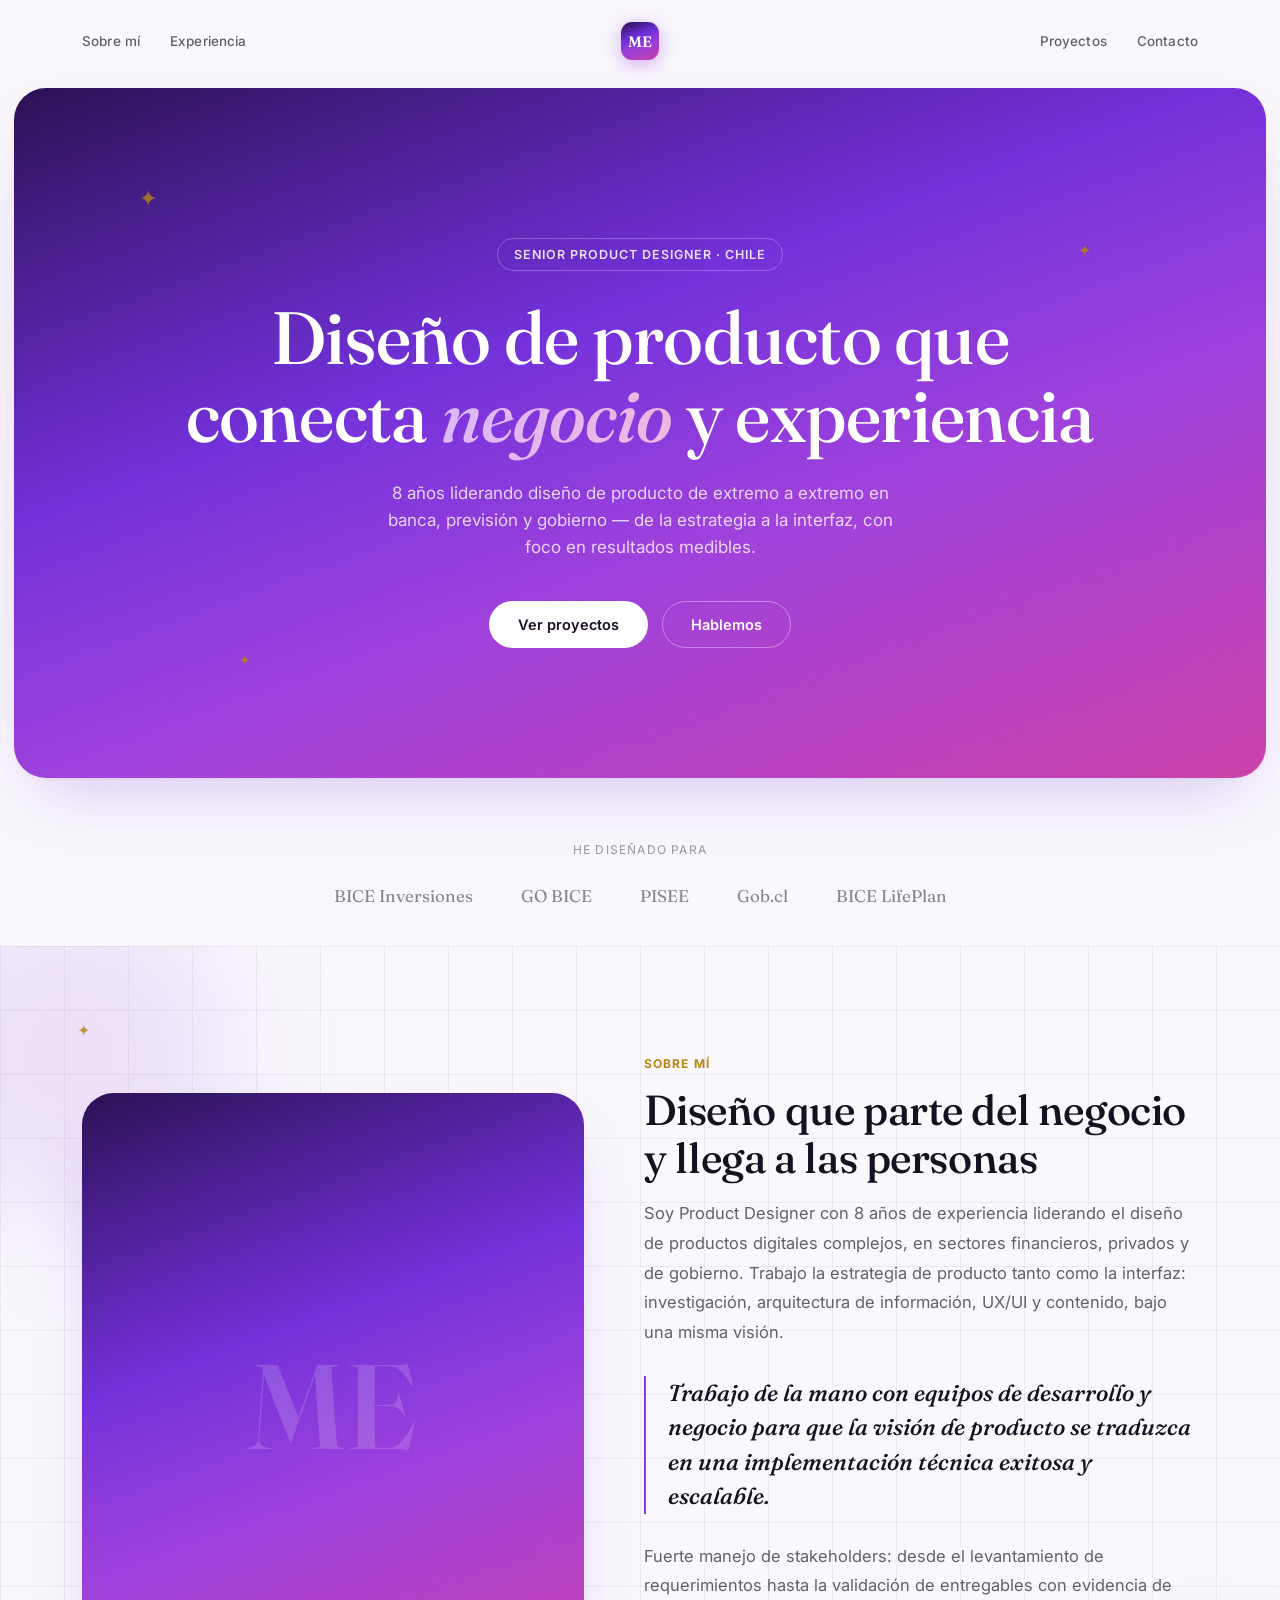
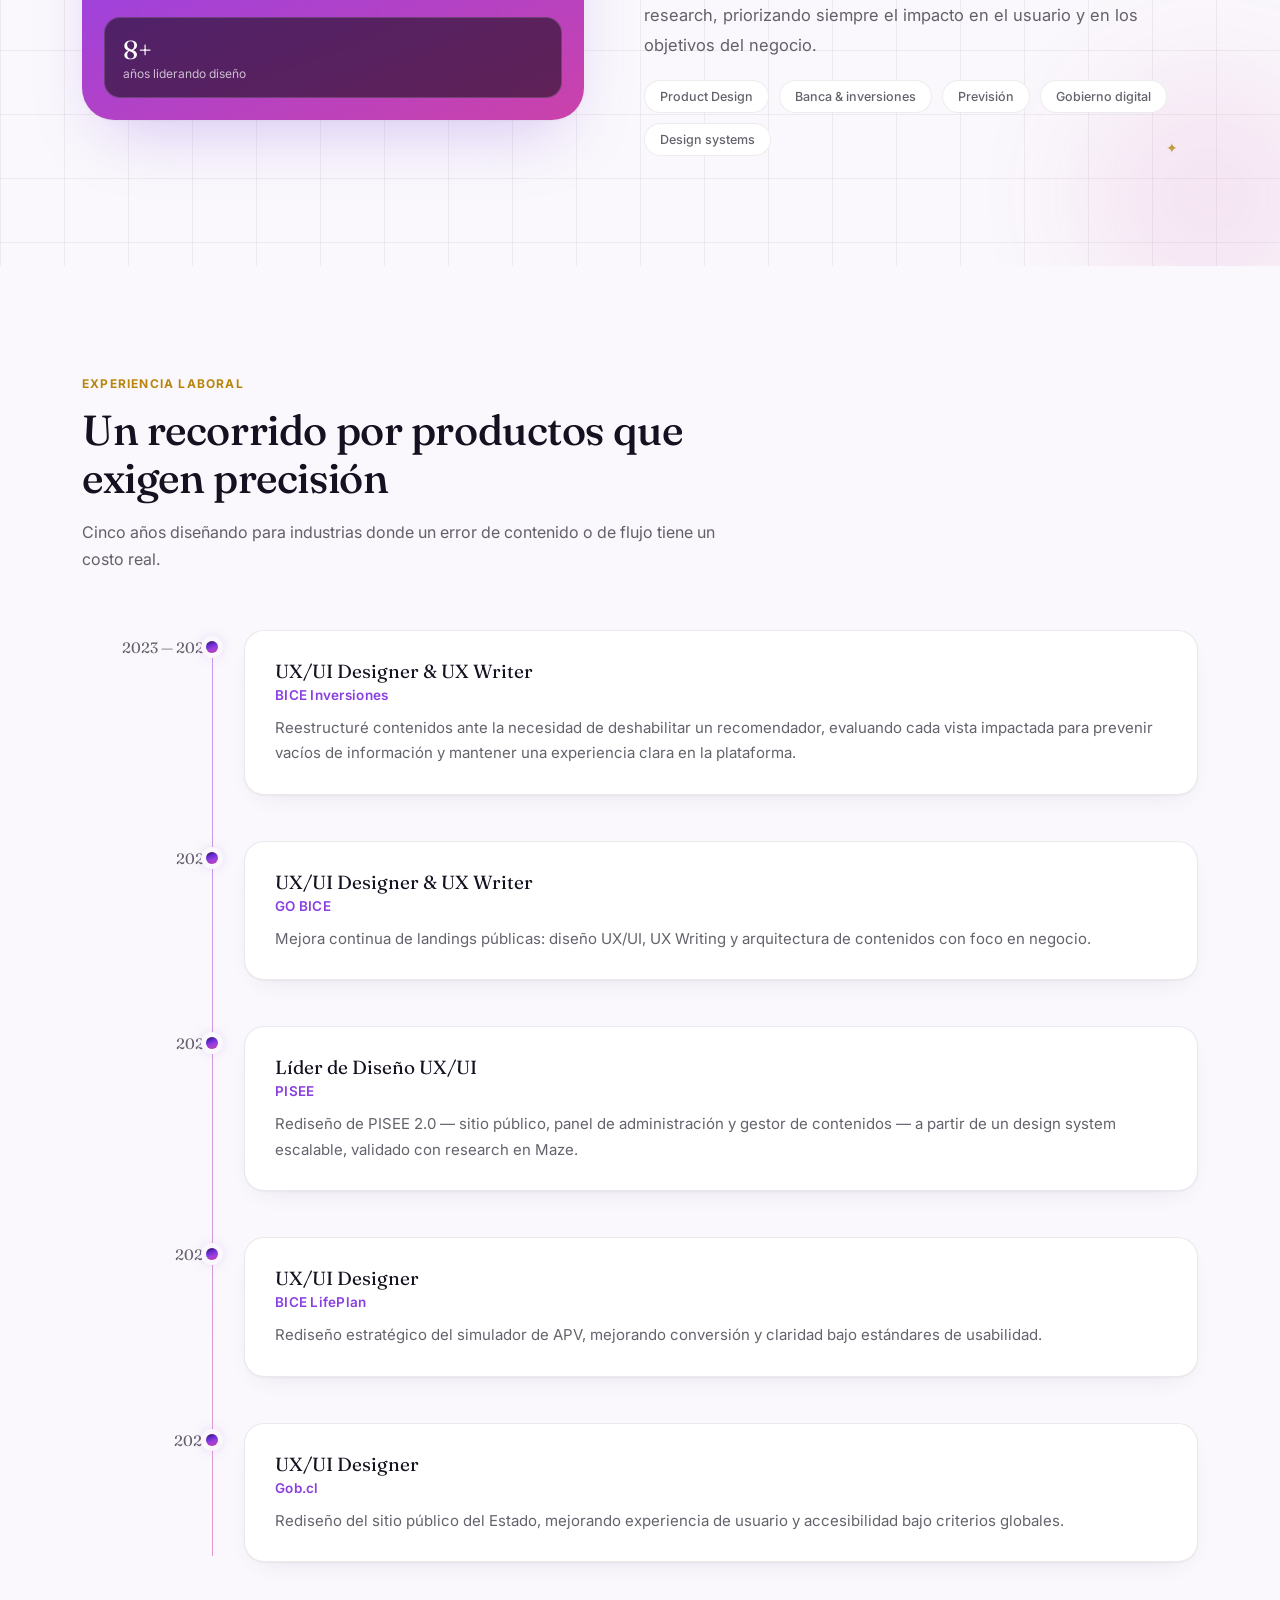
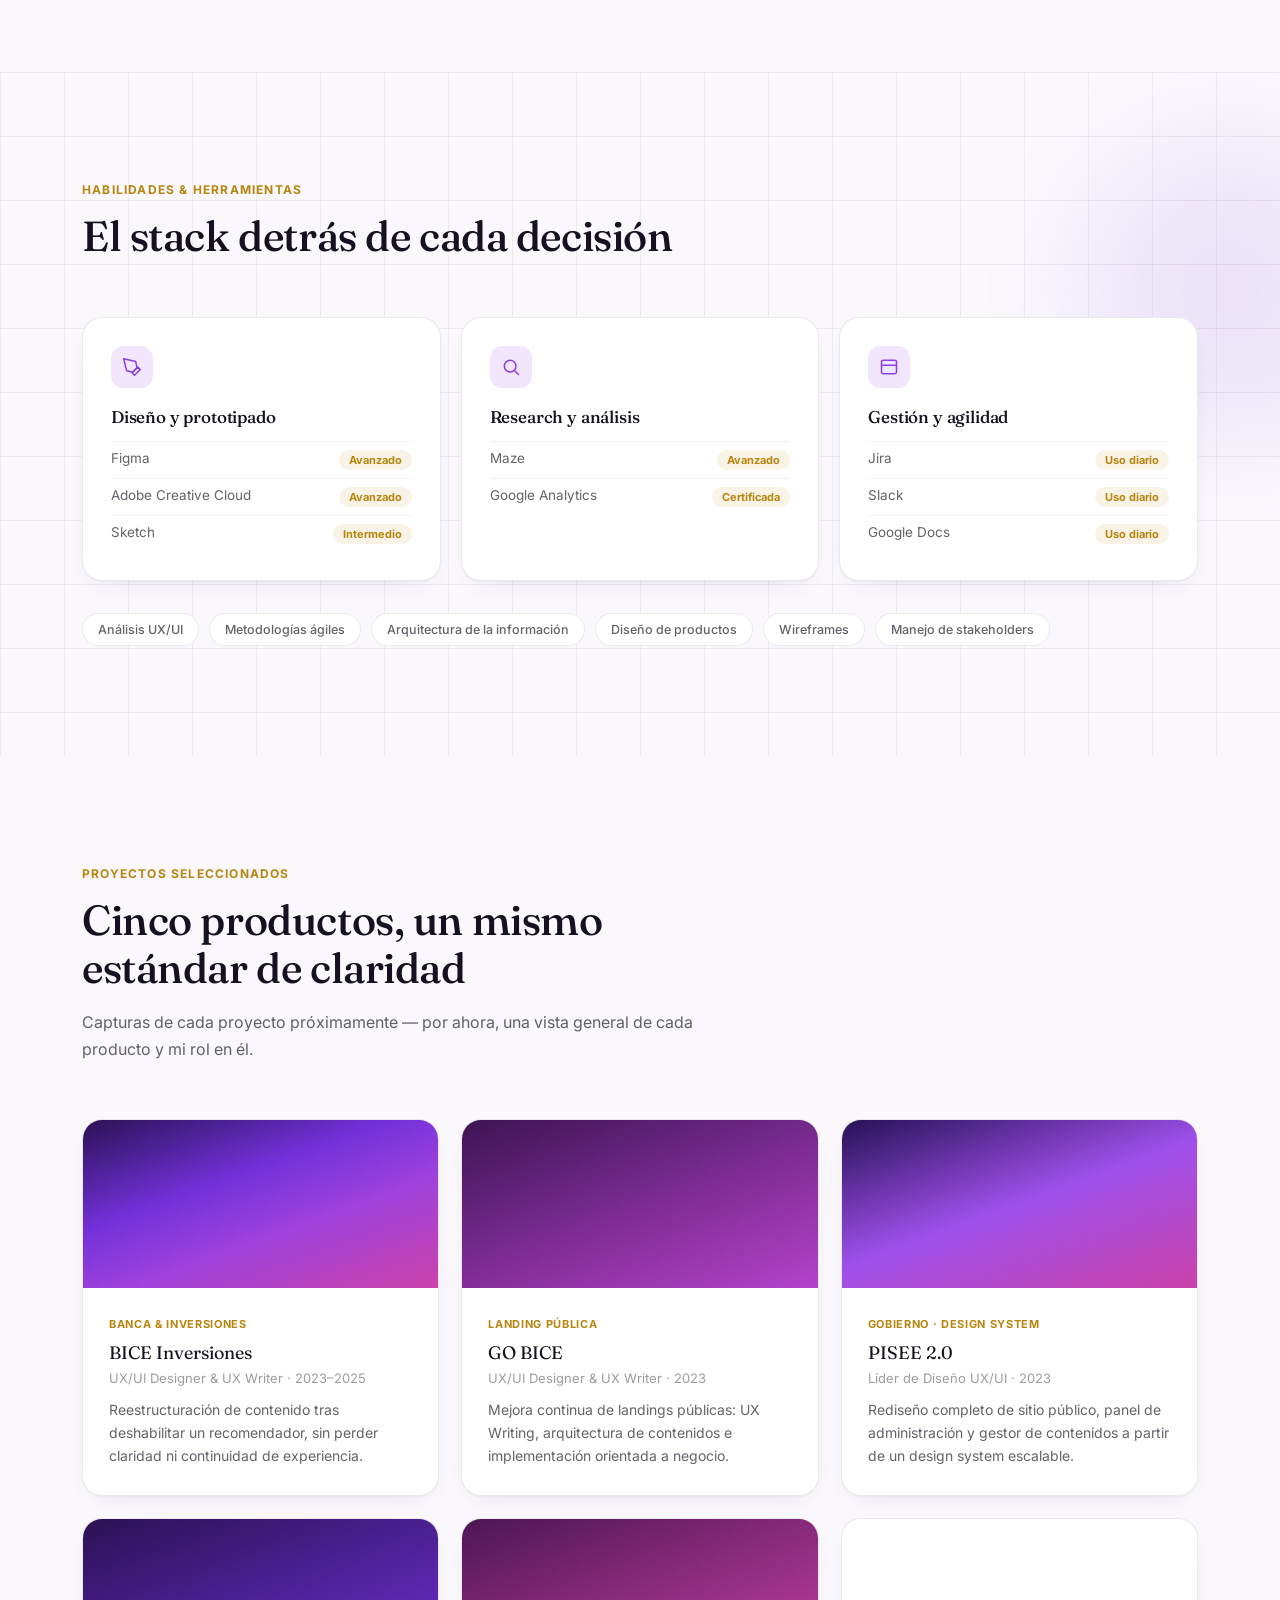
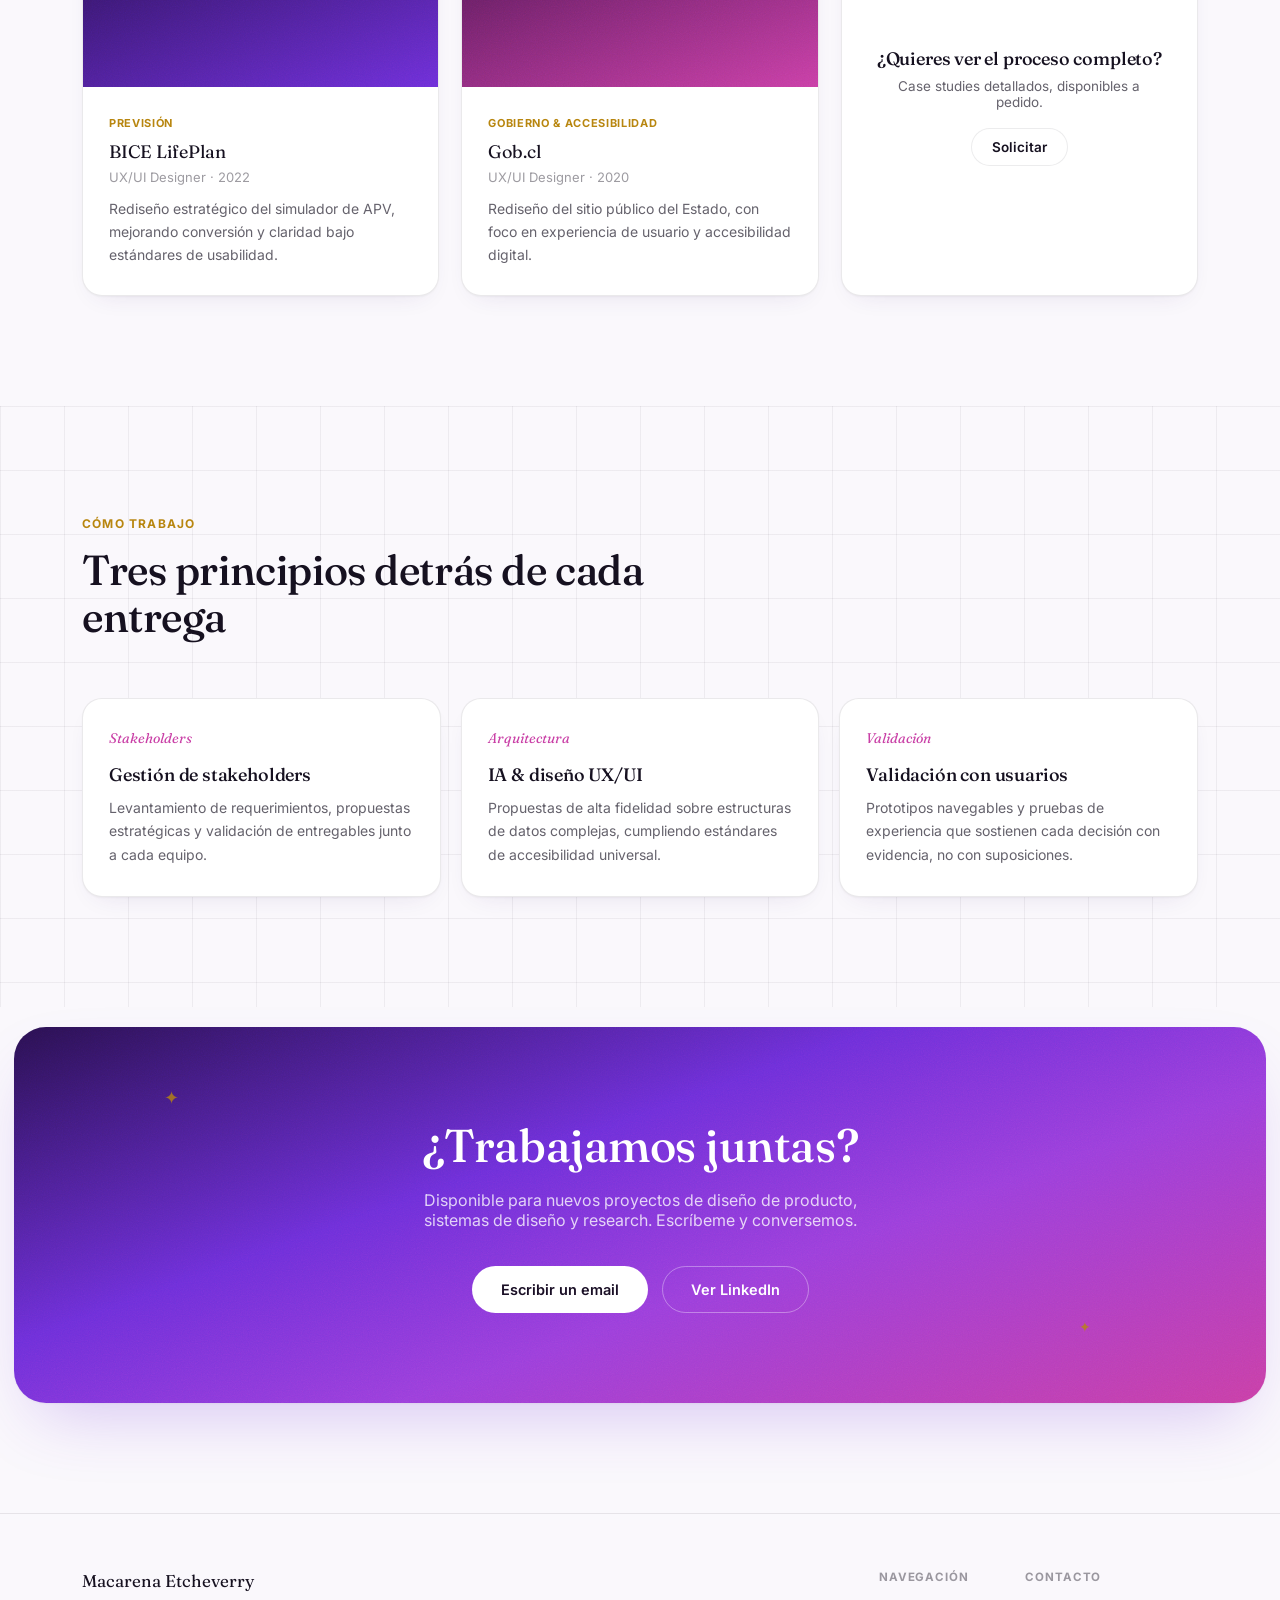
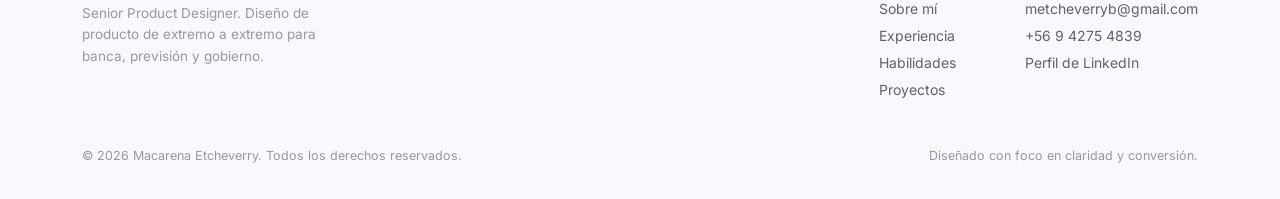
==== indexnew.html @ d9e69b97 "first commit" ====
<!DOCTYPE html>
<html lang="es">
<head>
<meta charset="UTF-8">
<meta name="viewport" content="width=device-width, initial-scale=1.0">
<title>Macarena Etcheverry — Senior Product Designer</title>
<link rel="preconnect" href="https://fonts.googleapis.com">
<link rel="preconnect" href="https://fonts.gstatic.com" crossorigin>
<link href="https://fonts.googleapis.com/css2?family=Fraunces:opsz,wght@9..144,400;9..144,500;9..144,600;9..144,700&family=Inter:wght@400;500;600;700&display=swap" rel="stylesheet">
<style>
  :root{
    --bg:#FAF8FC;
    --bg-panel:#F3EFFA;
    --bg-panel-2:#FFFFFF;
    --ink:#161120;
    --ink-soft:rgba(22,17,32,0.66);
    --muted:rgba(22,17,32,0.42);
    --line:rgba(22,17,32,0.09);
    --line-soft:rgba(22,17,32,0.055);
    --violet-1:#6E2FD9;
    --violet-2:#8A3FE0;
    --magenta:#C93FA6;
    --gold:#B8860F;
    --gradient-hero: linear-gradient(160deg,#2A1050 0%, #6E2FD9 38%, #9B3FDB 62%, #C93FA6 100%);
    --gradient-text: linear-gradient(120deg,#D9B8FF,#F0B7DE);
    --surface:rgba(22,17,32,0.03);
    --surface-strong:#FFFFFF;
    --glass-border:rgba(22,17,32,0.08);
    --shadow-glow: 0 1px 2px rgba(22,17,32,0.04), 0 30px 70px -24px rgba(110,47,217,0.28);
    --shadow-card: 0 1px 2px rgba(22,17,32,0.04), 0 10px 28px -16px rgba(60,30,110,0.16);
    --radius-lg:32px;
    --radius-md:20px;
    --radius-sm:14px;
    --maxw:1180px;
  }
  *{margin:0;padding:0;box-sizing:border-box;}
  html{scroll-behavior:smooth;}
  body{
    font-family:'Inter', sans-serif;
    background:var(--bg);
    color:var(--ink);
    -webkit-font-smoothing:antialiased;
    overflow-x:hidden;
  }
  h1,h2,h3,.serif{ font-family:'Fraunces', serif; font-weight:500; letter-spacing:-0.01em; }
  a{ color:inherit; text-decoration:none; }
  img{max-width:100%; display:block;}
  .wrap{max-width:var(--maxw); margin:0 auto; padding:0 32px;}
  ::selection{ background:var(--violet-2); color:#fff; }
  @media (prefers-reduced-motion: reduce){ *{animation-duration:.001ms !important; transition-duration:.001ms !important;} }

  /* grain texture overlay */
  .grain{
    position:absolute; inset:0; pointer-events:none; opacity:0.35; mix-blend-mode:overlay;
    background-image:url("data:image/svg+xml,%3Csvg xmlns='http://www.w3.org/2000/svg' width='120' height='120'%3E%3Cfilter id='n'%3E%3CfeTurbulence type='fractalNoise' baseFrequency='0.85' numOctaves='2' stitchTiles='stitch'/%3E%3C/filter%3E%3Crect width='100%25' height='100%25' filter='url(%23n)' opacity='0.5'/%3E%3C/svg%3E");
  }
  /* subtle grid background */
  .grid-bg{
    background-image:
      linear-gradient(var(--line-soft) 1px, transparent 1px),
      linear-gradient(90deg, var(--line-soft) 1px, transparent 1px);
    background-size:64px 64px;
  }
  .sparkle{ position:absolute; color:var(--gold); opacity:0.8; animation:twinkle 3.4s ease-in-out infinite; }
  @keyframes twinkle{ 0%,100%{opacity:0.25; transform:scale(0.85);} 50%{opacity:0.9; transform:scale(1.05);} }
  .orb{ position:absolute; border-radius:50%; filter:blur(60px); pointer-events:none; }

  .reveal{opacity:0; transform:translateY(22px); transition:opacity .7s cubic-bezier(.2,.7,.2,1), transform .7s cubic-bezier(.2,.7,.2,1);}
  .reveal.is-visible{opacity:1; transform:translateY(0);}

  /* ---------- navbar ---------- */
  header.nav{ position:fixed; top:0; left:0; right:0; z-index:100; padding:22px 0; transition:.35s ease; }
  header.nav.scrolled{ padding:12px 0; background:rgba(250,248,252,0.82); backdrop-filter:blur(14px) saturate(140%); border-bottom:1px solid var(--line); }
  .nav-inner{ max-width:var(--maxw); margin:0 auto; padding:0 32px; display:grid; grid-template-columns:1fr auto 1fr; align-items:center; }
  nav.links{ display:flex; gap:30px; }
  nav.links.right{ justify-content:flex-end; }
  nav.links a{ font-size:13.5px; font-weight:500; color:var(--ink-soft); letter-spacing:0.01em; transition:color .2s; }
  nav.links a:hover{ color:var(--ink); }
  .brand-mark{
    width:38px; height:38px; border-radius:11px; display:flex; align-items:center; justify-content:center;
    background:var(--gradient-hero); font-family:'Fraunces',serif; font-weight:600; font-size:15px; color:#fff;
    box-shadow:0 4px 18px rgba(155,79,235,0.45);
  }
  .burger{ display:none; flex-direction:column; gap:5px; cursor:pointer; justify-self:end; }
  .burger span{ width:22px; height:1.5px; background:var(--ink); }
  .mobile-menu{
    display:flex; position:fixed; inset:0; z-index:99; background:rgba(250,248,252,0.98);
    flex-direction:column; align-items:center; justify-content:center; gap:26px;
    opacity:0; pointer-events:none; transition:opacity .3s ease;
  }
  .mobile-menu.open{ opacity:1; pointer-events:all; }
  .mobile-menu a{ font-family:'Fraunces',serif; font-size:24px; }
  .mobile-close{ position:absolute; top:26px; right:30px; font-size:26px; cursor:pointer; }

  /* ---------- hero panel ---------- */
  .hero-panel{
    position:relative; margin:88px 14px 0; border-radius:var(--radius-lg);
    background:var(--gradient-hero);
    overflow:hidden;
    padding:150px 32px 130px;
    text-align:center;
    box-shadow:var(--shadow-glow);
  }
  .hero-panel .sparkle.s1{ top:14%; left:10%; font-size:22px; }
  .hero-panel .sparkle.s2{ top:22%; right:14%; font-size:16px; animation-delay:.8s;}
  .hero-panel .sparkle.s3{ bottom:16%; left:18%; font-size:14px; animation-delay:1.6s;}
  .eyebrow-tag{
    display:inline-flex; align-items:center; gap:8px; font-size:12.5px; font-weight:600; letter-spacing:0.08em;
    text-transform:uppercase; color:rgba(255,255,255,0.85);
    border:1px solid rgba(255,255,255,0.25); padding:8px 16px; border-radius:100px;
    margin-bottom:28px; position:relative; z-index:2;
  }
  h1.hero-title{
    position:relative; z-index:2;
    font-size:clamp(38px,6vw,74px); line-height:1.06; color:#fff;
    max-width:920px; margin:0 auto 24px;
  }
  h1.hero-title em{ font-style:italic; background:var(--gradient-text); -webkit-background-clip:text; background-clip:text; color:transparent; }
  .hero-sub{
    position:relative; z-index:2; font-size:17px; line-height:1.6; color:rgba(255,255,255,0.78);
    max-width:520px; margin:0 auto 40px;
  }
  .hero-ctas{ position:relative; z-index:2; display:flex; gap:14px; justify-content:center; flex-wrap:wrap; }
  .btn{
    display:inline-flex; align-items:center; gap:8px; font-family:'Inter',sans-serif; font-weight:600; font-size:14.5px;
    padding:14px 28px; border-radius:100px; cursor:pointer; border:1px solid transparent; transition:.25s ease;
  }
  .btn-white{ background:#fff; color:#1A0F26; }
  .btn-white:hover{ transform:translateY(-2px); box-shadow:0 16px 30px rgba(0,0,0,0.35); }
  .btn-line{ background:transparent; color:#fff; border-color:rgba(255,255,255,0.35); }
  .btn-line:hover{ background:rgba(255,255,255,0.08); transform:translateY(-2px); }
  .btn-solid{ background:var(--ink); color:#160B22; }
  .btn-solid:hover{ transform:translateY(-2px); box-shadow:0 14px 28px rgba(0,0,0,0.5); }
  .btn-ghost{ background:var(--surface-strong); color:var(--ink); border-color:var(--glass-border); }
  .btn-ghost:hover{ transform:translateY(-2px); background:var(--surface); border-color:rgba(255,255,255,0.24); }

  /* ---------- logos strip ---------- */
  .logos-section{ padding:64px 0 40px; text-align:center; }
  .logos-label{ font-size:12px; letter-spacing:0.1em; text-transform:uppercase; color:var(--muted); margin-bottom:28px; }
  .logos-row{ display:flex; justify-content:center; gap:48px; flex-wrap:wrap; }
  .logos-row span{ font-family:'Fraunces',serif; font-size:17px; color:var(--ink-soft); opacity:0.75; }

  /* ---------- section shell w/ grid + orb ---------- */
  .dark-section{ position:relative; padding:110px 0; overflow:hidden; }
  .sec-head{ max-width:640px; margin-bottom:56px; position:relative; z-index:2; }
  .sec-eyebrow{ font-size:12px; font-weight:700; letter-spacing:0.1em; text-transform:uppercase; color:var(--gold); margin-bottom:16px; display:block; }
  .sec-title{ font-size:clamp(28px,3.6vw,42px); line-height:1.14; margin-bottom:16px; }
  .sec-desc{ font-size:16px; line-height:1.7; color:var(--ink-soft); font-family:'Inter',sans-serif; }

  /* ---------- about ---------- */
  .about-grid{ display:grid; grid-template-columns:0.95fr 1.05fr; gap:60px; align-items:center; position:relative; z-index:2; }
  .about-card{
    border-radius:var(--radius-lg); background:var(--gradient-hero); aspect-ratio:4/5; position:relative; overflow:hidden;
    box-shadow:var(--shadow-glow);
  }
  .about-card .initials{
    position:absolute; inset:0; display:flex; align-items:center; justify-content:center;
    font-family:'Fraunces',serif; font-size:120px; color:rgba(255,255,255,0.16); font-weight:600;
  }
  .about-card .tag{
    position:absolute; bottom:22px; left:22px; right:22px;
    background:rgba(12,8,16,0.55); backdrop-filter:blur(10px); border:1px solid rgba(255,255,255,0.15);
    border-radius:16px; padding:16px 18px;
  }
  .about-card .tag .num{ font-family:'Fraunces',serif; font-size:26px; color:#fff; }
  .about-card .tag .lbl{ font-size:12px; color:rgba(255,255,255,0.7); }
  .about-copy p{ font-size:16.5px; line-height:1.8; color:var(--ink-soft); margin-bottom:20px; font-family:'Inter',sans-serif; }
  .about-copy .pull{
    font-family:'Fraunces',serif; font-style:italic; font-weight:500; font-size:23px; line-height:1.5; color:var(--ink);
    margin:28px 0; padding-left:22px; border-left:2px solid var(--violet-2);
  }
  .pill-row{ display:flex; gap:10px; flex-wrap:wrap; margin-top:10px; }
  .pill{ font-size:12.5px; font-weight:500; color:var(--ink-soft); background:var(--surface-strong); border:1px solid var(--glass-border); padding:8px 15px; border-radius:100px; }

  /* ---------- timeline ---------- */
  .timeline{ position:relative; margin-top:10px; z-index:2; }
  .timeline::before{ content:''; position:absolute; left:130px; top:6px; bottom:6px; width:1px; background:linear-gradient(180deg, var(--violet-2), var(--magenta)); opacity:0.5; }
  .tl-item{ display:grid; grid-template-columns:130px 1fr; gap:32px; position:relative; padding-bottom:46px; }
  .tl-item:last-child{ padding-bottom:0; }
  .tl-year{ font-family:'Fraunces',serif; font-size:15px; color:var(--ink-soft); text-align:right; padding-top:8px; }
  .tl-dot{ position:absolute; left:124px; top:11px; width:12px; height:12px; border-radius:50%; background:var(--gradient-hero); box-shadow:0 0 0 5px var(--bg), 0 0 14px rgba(155,79,235,0.6); }
  .tl-card{ background:var(--surface-strong); border:1px solid var(--line); border-radius:var(--radius-md); padding:28px 30px; transition:.3s ease; box-shadow:var(--shadow-card); }
  .tl-card:hover{ border-color:rgba(138,63,224,0.3); transform:translateY(-2px); box-shadow:0 16px 36px -18px rgba(110,47,217,0.28); }
  .tl-role{ font-family:'Fraunces',serif; font-size:19px; margin-bottom:4px; }
  .tl-company{ font-size:13.5px; font-weight:600; color:var(--violet-2); margin-bottom:12px; letter-spacing:0.02em; }
  .tl-desc{ font-size:15px; line-height:1.7; color:var(--ink-soft); }

  @media (max-width:720px){
    .timeline::before{ left:18px; }
    .tl-item{ grid-template-columns:1fr; padding-left:38px; gap:8px; }
    .tl-year{ text-align:left; font-size:12.5px; color:var(--muted); }
    .tl-dot{ left:12px; }
  }

  /* ---------- skills ---------- */
  .bento{ display:grid; grid-template-columns:repeat(3,1fr); gap:20px; margin-bottom:32px; position:relative; z-index:2; }
  .bento-card{ background:var(--surface-strong); border:1px solid var(--line); border-radius:var(--radius-md); padding:28px; transition:.3s ease; box-shadow:var(--shadow-card); }
  .bento-card:hover{ transform:translateY(-3px); border-color:rgba(138,63,224,0.3); box-shadow:0 16px 36px -18px rgba(110,47,217,0.28); }
  .bento-icon{ width:42px; height:42px; border-radius:12px; margin-bottom:18px; display:flex; align-items:center; justify-content:center; background:rgba(155,79,235,0.14); }
  .bento-icon svg{ width:20px; height:20px; stroke:var(--violet-2); }
  .bento-card h3{ font-family:'Fraunces',serif; font-size:17px; margin-bottom:14px; font-weight:500; }
  .tool-row{ display:flex; justify-content:space-between; font-size:13.5px; color:var(--ink-soft); padding:8px 0; border-top:1px solid var(--line-soft); font-family:'Inter',sans-serif; }
  .tool-row:first-of-type{ border-top:none; }
  .tool-level{ font-size:11px; font-weight:700; color:var(--gold); background:rgba(184,134,15,0.1); padding:3px 10px; border-radius:100px; }
  .chips-wrap{ display:flex; flex-wrap:wrap; gap:10px; position:relative; z-index:2; }

  /* ---------- work ---------- */
  .work-grid{ display:grid; grid-template-columns:repeat(3,1fr); gap:22px; position:relative; z-index:2; }
  .work-card{ background:var(--surface-strong); border:1px solid var(--line); border-radius:var(--radius-md); overflow:hidden; transition:.35s ease; box-shadow:var(--shadow-card); }
  .work-card:hover{ transform:translateY(-6px); border-color:rgba(138,63,224,0.35); box-shadow:0 24px 50px -18px rgba(110,47,217,0.3); }
  .work-visual{ height:168px; position:relative; overflow:hidden; }
  .work-visual svg{ width:100%; height:100%; }
  .work-body{ padding:24px 26px 28px; }
  .work-tag{ font-size:11px; font-weight:700; color:var(--gold); text-transform:uppercase; letter-spacing:0.06em; margin-bottom:10px; display:inline-block; }
  .work-title{ font-family:'Fraunces',serif; font-size:18px; margin-bottom:6px; }
  .work-company{ font-size:13px; color:var(--muted); margin-bottom:12px; font-family:'Inter',sans-serif; }
  .work-desc{ font-size:14px; line-height:1.65; color:var(--ink-soft); font-family:'Inter',sans-serif; }

  /* ---------- pillars ---------- */
  .pillar-grid{ display:grid; grid-template-columns:repeat(3,1fr); gap:20px; position:relative; z-index:2; }
  .pillar-card{ padding:30px 26px; border-radius:var(--radius-md); border:1px solid var(--line); background:var(--surface-strong); box-shadow:var(--shadow-card); }
  .pillar-num{ font-family:'Fraunces',serif; font-style:italic; font-size:14px; color:var(--magenta); margin-bottom:16px; }
  .pillar-card h3{ font-family:'Fraunces',serif; font-size:18px; margin-bottom:10px; font-weight:500; }
  .pillar-card p{ font-size:14px; line-height:1.65; color:var(--ink-soft); font-family:'Inter',sans-serif; }

  /* ---------- cta panel (mirrors hero) ---------- */
  .cta-wrap{ padding:20px 14px 110px; }
  .cta-panel{
    position:relative; border-radius:var(--radius-lg); background:var(--gradient-hero);
    padding:90px 32px; text-align:center; overflow:hidden; box-shadow:var(--shadow-glow);
  }
  .cta-panel h2{ position:relative; z-index:2; color:#fff; font-size:clamp(30px,4vw,46px); margin-bottom:16px; }
  .cta-panel p{ position:relative; z-index:2; color:rgba(255,255,255,0.78); font-size:16px; max-width:460px; margin:0 auto 36px; font-family:'Inter',sans-serif; }
  .cta-btns{ position:relative; z-index:2; display:flex; gap:14px; justify-content:center; flex-wrap:wrap; }

  /* ---------- footer ---------- */
  footer{ padding:56px 0 36px; border-top:1px solid var(--line); position:relative; z-index:2; }
  .footer-grid{ display:flex; justify-content:space-between; flex-wrap:wrap; gap:32px; margin-bottom:40px; }
  .footer-brand p{ font-size:13.5px; color:var(--muted); max-width:280px; line-height:1.6; margin-top:12px; font-family:'Inter',sans-serif; }
  .footer-name{ font-family:'Fraunces',serif; font-size:17px; }
  .footer-cols{ display:flex; gap:56px; flex-wrap:wrap; }
  .footer-col h4{ font-size:11.5px; font-weight:700; color:var(--muted); text-transform:uppercase; letter-spacing:0.08em; margin-bottom:16px; }
  .footer-col a, .footer-col span{ display:block; font-size:14px; color:var(--ink-soft); margin-bottom:10px; font-family:'Inter',sans-serif; }
  .footer-col a:hover{ color:var(--violet-2); }
  .footer-bottom{ display:flex; justify-content:space-between; flex-wrap:wrap; gap:12px; font-size:12.5px; color:var(--muted); font-family:'Inter',sans-serif; }

  @media (max-width:980px){
    nav.links{ display:none; }
    .burger{ display:flex; }
    .hero-panel{ padding:130px 24px 100px; margin-top:76px; }
    .about-grid{ grid-template-columns:1fr; gap:48px; }
    .bento{ grid-template-columns:1fr; }
    .work-grid{ grid-template-columns:1fr 1fr; }
    .pillar-grid{ grid-template-columns:1fr; }
  }
  @media (max-width:620px){
    .wrap{ padding:0 20px; }
    .work-grid{ grid-template-columns:1fr; }
    .logos-row{ gap:26px; }
    .footer-grid{ flex-direction:column; }
    .hero-panel{ margin:70px 8px 0; }
  }
</style>
</head>
<body>

<header class="nav" id="navbar">
  <div class="nav-inner">
    <nav class="links left">
      <a href="#sobre-mi">Sobre mí</a>
      <a href="#experiencia">Experiencia</a>
    </nav>
    <a href="#top" class="brand-mark">ME</a>
    <nav class="links right">
      <a href="#proyectos">Proyectos</a>
      <a href="#contacto">Contacto</a>
    </nav>
    <div class="burger" id="burger"><span></span><span></span><span></span></div>
  </div>
</header>

<div class="mobile-menu" id="mobileMenu">
  <div class="mobile-close" id="mobileClose">✕</div>
  <a href="#sobre-mi">Sobre mí</a>
  <a href="#experiencia">Experiencia</a>
  <a href="#habilidades">Habilidades</a>
  <a href="#proyectos">Proyectos</a>
  <a href="#contacto">Contacto</a>
</div>

<!-- HERO -->
<section id="top">
  <div class="hero-panel reveal is-visible">
    <div class="grain"></div>
    <span class="sparkle s1">✦</span>
    <span class="sparkle s2">✦</span>
    <span class="sparkle s3">✦</span>
    <div class="eyebrow-tag">Senior Product Designer · Chile</div>
    <h1 class="hero-title">Diseño de producto que conecta <em>negocio</em> y experiencia</h1>
    <p class="hero-sub">8 años liderando diseño de producto de extremo a extremo en banca, previsión y gobierno — de la estrategia a la interfaz, con foco en resultados medibles.</p>
    <div class="hero-ctas">
      <a href="#proyectos" class="btn btn-white">Ver proyectos</a>
      <a href="#contacto" class="btn btn-line">Hablemos</a>
    </div>
  </div>
</section>

<!-- LOGOS -->
<section class="logos-section reveal">
  <div class="wrap">
    <p class="logos-label">He diseñado para</p>
    <div class="logos-row">
      <span>BICE Inversiones</span>
      <span>GO BICE</span>
      <span>PISEE</span>
      <span>Gob.cl</span>
      <span>BICE LifePlan</span>
    </div>
  </div>
</section>

<!-- ABOUT -->
<section class="dark-section grid-bg" id="sobre-mi">
  <div class="orb" style="width:340px;height:340px; background:var(--violet-2); opacity:0.12; top:-60px; left:-100px;"></div>
  <div class="orb" style="width:260px;height:260px; background:var(--magenta); opacity:0.10; bottom:-60px; right:-60px;"></div>
  <span class="sparkle" style="top:8%; left:6%; font-size:16px;">✦</span>
  <span class="sparkle" style="bottom:12%; right:8%; font-size:14px; animation-delay:1s;">✦</span>
  <div class="wrap">
    <div class="about-grid">
      <div class="reveal">
        <div class="about-card">
          <div class="grain"></div>
          <div class="initials">ME</div>
          <div class="tag"><div class="num">8+</div><div class="lbl">años liderando diseño</div></div>
        </div>
      </div>
      <div class="about-copy reveal">
        <span class="sec-eyebrow">Sobre mí</span>
        <h2 class="sec-title">Diseño que parte del negocio y llega a las personas</h2>
        <p>Soy Product Designer con 8 años de experiencia liderando el diseño de productos digitales complejos, en sectores financieros, privados y de gobierno. Trabajo la estrategia de producto tanto como la interfaz: investigación, arquitectura de información, UX/UI y contenido, bajo una misma visión.</p>
        <p class="pull">Trabajo de la mano con equipos de desarrollo y negocio para que la visión de producto se traduzca en una implementación técnica exitosa y escalable.</p>
        <p>Fuerte manejo de stakeholders: desde el levantamiento de requerimientos hasta la validación de entregables con evidencia de research, priorizando siempre el impacto en el usuario y en los objetivos del negocio.</p>
        <div class="pill-row">
          <span class="pill">Product Design</span>
          <span class="pill">Banca &amp; inversiones</span>
          <span class="pill">Previsión</span>
          <span class="pill">Gobierno digital</span>
          <span class="pill">Design systems</span>
        </div>
      </div>
    </div>
  </div>
</section>

<!-- EXPERIENCE -->
<section class="dark-section" id="experiencia">
  <div class="wrap">
    <div class="sec-head reveal">
      <span class="sec-eyebrow">Experiencia laboral</span>
      <h2 class="sec-title">Un recorrido por productos que exigen precisión</h2>
      <p class="sec-desc">Cinco años diseñando para industrias donde un error de contenido o de flujo tiene un costo real.</p>
    </div>
    <div class="timeline">
      <div class="tl-item reveal">
        <div class="tl-year">2023 — 2025</div><div class="tl-dot"></div>
        <div class="tl-card">
          <div class="tl-role">UX/UI Designer &amp; UX Writer</div>
          <div class="tl-company">BICE Inversiones</div>
          <p class="tl-desc">Reestructuré contenidos ante la necesidad de deshabilitar un recomendador, evaluando cada vista impactada para prevenir vacíos de información y mantener una experiencia clara en la plataforma.</p>
        </div>
      </div>
      <div class="tl-item reveal">
        <div class="tl-year">2023</div><div class="tl-dot"></div>
        <div class="tl-card">
          <div class="tl-role">UX/UI Designer &amp; UX Writer</div>
          <div class="tl-company">GO BICE</div>
          <p class="tl-desc">Mejora continua de landings públicas: diseño UX/UI, UX Writing y arquitectura de contenidos con foco en negocio.</p>
        </div>
      </div>
      <div class="tl-item reveal">
        <div class="tl-year">2023</div><div class="tl-dot"></div>
        <div class="tl-card">
          <div class="tl-role">Líder de Diseño UX/UI</div>
          <div class="tl-company">PISEE</div>
          <p class="tl-desc">Rediseño de PISEE 2.0 — sitio público, panel de administración y gestor de contenidos — a partir de un design system escalable, validado con research en Maze.</p>
        </div>
      </div>
      <div class="tl-item reveal">
        <div class="tl-year">2022</div><div class="tl-dot"></div>
        <div class="tl-card">
          <div class="tl-role">UX/UI Designer</div>
          <div class="tl-company">BICE LifePlan</div>
          <p class="tl-desc">Rediseño estratégico del simulador de APV, mejorando conversión y claridad bajo estándares de usabilidad.</p>
        </div>
      </div>
      <div class="tl-item reveal">
        <div class="tl-year">2020</div><div class="tl-dot"></div>
        <div class="tl-card">
          <div class="tl-role">UX/UI Designer</div>
          <div class="tl-company">Gob.cl</div>
          <p class="tl-desc">Rediseño del sitio público del Estado, mejorando experiencia de usuario y accesibilidad bajo criterios globales.</p>
        </div>
      </div>
    </div>
  </div>
</section>

<!-- SKILLS -->
<section class="dark-section grid-bg" id="habilidades">
  <div class="orb" style="width:300px;height:300px; background:var(--violet-1); opacity:0.10; top:10%; right:-100px;"></div>
  <div class="wrap">
    <div class="sec-head reveal">
      <span class="sec-eyebrow">Habilidades &amp; herramientas</span>
      <h2 class="sec-title">El stack detrás de cada decisión</h2>
    </div>
    <div class="bento reveal">
      <div class="bento-card">
        <div class="bento-icon"><svg viewBox="0 0 24 24" fill="none" stroke-width="1.8" stroke-linecap="round" stroke-linejoin="round"><path d="M12 19l7-7 3 3-7 7-3-3z"/><path d="M18 13l-1.5-7.5L2 2l3.5 14.5L13 18l5-5z"/></svg></div>
        <h3>Diseño y prototipado</h3>
        <div class="tool-row"><span>Figma</span><span class="tool-level">Avanzado</span></div>
        <div class="tool-row"><span>Adobe Creative Cloud</span><span class="tool-level">Avanzado</span></div>
        <div class="tool-row"><span>Sketch</span><span class="tool-level">Intermedio</span></div>
      </div>
      <div class="bento-card">
        <div class="bento-icon"><svg viewBox="0 0 24 24" fill="none" stroke-width="1.8" stroke-linecap="round" stroke-linejoin="round"><circle cx="11" cy="11" r="7"/><path d="M21 21l-4.3-4.3"/></svg></div>
        <h3>Research y análisis</h3>
        <div class="tool-row"><span>Maze</span><span class="tool-level">Avanzado</span></div>
        <div class="tool-row"><span>Google Analytics</span><span class="tool-level">Certificada</span></div>
      </div>
      <div class="bento-card">
        <div class="bento-icon"><svg viewBox="0 0 24 24" fill="none" stroke-width="1.8" stroke-linecap="round" stroke-linejoin="round"><rect x="3" y="4" width="18" height="16" rx="2"/><path d="M3 10h18"/></svg></div>
        <h3>Gestión y agilidad</h3>
        <div class="tool-row"><span>Jira</span><span class="tool-level">Uso diario</span></div>
        <div class="tool-row"><span>Slack</span><span class="tool-level">Uso diario</span></div>
        <div class="tool-row"><span>Google Docs</span><span class="tool-level">Uso diario</span></div>
      </div>
    </div>
    <div class="chips-wrap reveal">
      <span class="pill">Análisis UX/UI</span>
      <span class="pill">Metodologías ágiles</span>
      <span class="pill">Arquitectura de la información</span>
      <span class="pill">Diseño de productos</span>
      <span class="pill">Wireframes</span>
      <span class="pill">Manejo de stakeholders</span>
    </div>
  </div>
</section>

<!-- WORK -->
<section class="dark-section" id="proyectos">
  <div class="wrap">
    <div class="sec-head reveal">
      <span class="sec-eyebrow">Proyectos seleccionados</span>
      <h2 class="sec-title">Cinco productos, un mismo estándar de claridad</h2>
      <p class="sec-desc">Capturas de cada proyecto próximamente — por ahora, una vista general de cada producto y mi rol en él.</p>
    </div>
    <div class="work-grid">
      <div class="work-card reveal">
        <div class="work-visual" style="background:var(--gradient-hero);"><div class="grain"></div></div>
        <div class="work-body">
          <span class="work-tag">Banca &amp; inversiones</span>
          <div class="work-title">BICE Inversiones</div>
          <div class="work-company">UX/UI Designer &amp; UX Writer · 2023–2025</div>
          <p class="work-desc">Reestructuración de contenido tras deshabilitar un recomendador, sin perder claridad ni continuidad de experiencia.</p>
        </div>
      </div>
      <div class="work-card reveal">
        <div class="work-visual" style="background:linear-gradient(160deg,#3A1350,#B23FC9);"><div class="grain"></div></div>
        <div class="work-body">
          <span class="work-tag">Landing pública</span>
          <div class="work-title">GO BICE</div>
          <div class="work-company">UX/UI Designer &amp; UX Writer · 2023</div>
          <p class="work-desc">Mejora continua de landings públicas: UX Writing, arquitectura de contenidos e implementación orientada a negocio.</p>
        </div>
      </div>
      <div class="work-card reveal">
        <div class="work-visual" style="background:linear-gradient(160deg,#241050,#9B4DEB,#C93FA6);"><div class="grain"></div></div>
        <div class="work-body">
          <span class="work-tag">Gobierno · Design system</span>
          <div class="work-title">PISEE 2.0</div>
          <div class="work-company">Líder de Diseño UX/UI · 2023</div>
          <p class="work-desc">Rediseño completo de sitio público, panel de administración y gestor de contenidos a partir de un design system escalable.</p>
        </div>
      </div>
      <div class="work-card reveal">
        <div class="work-visual" style="background:linear-gradient(160deg,#2A1050,#6E2FD9);"><div class="grain"></div></div>
        <div class="work-body">
          <span class="work-tag">Previsión</span>
          <div class="work-title">BICE LifePlan</div>
          <div class="work-company">UX/UI Designer · 2022</div>
          <p class="work-desc">Rediseño estratégico del simulador de APV, mejorando conversión y claridad bajo estándares de usabilidad.</p>
        </div>
      </div>
      <div class="work-card reveal">
        <div class="work-visual" style="background:linear-gradient(160deg,#4A1550,#C93FA6);"><div class="grain"></div></div>
        <div class="work-body">
          <span class="work-tag">Gobierno &amp; accesibilidad</span>
          <div class="work-title">Gob.cl</div>
          <div class="work-company">UX/UI Designer · 2020</div>
          <p class="work-desc">Rediseño del sitio público del Estado, con foco en experiencia de usuario y accesibilidad digital.</p>
        </div>
      </div>
      <div class="work-card reveal" style="display:flex; align-items:center; justify-content:center; text-align:center; padding:32px;">
        <div>
          <div class="serif" style="font-size:18px; margin-bottom:8px;">¿Quieres ver el proceso completo?</div>
          <p style="font-size:13.5px; color:var(--ink-soft); margin-bottom:18px; font-family:'Inter',sans-serif;">Case studies detallados, disponibles a pedido.</p>
          <a href="#contacto" class="btn btn-ghost" style="padding:10px 20px; font-size:13.5px;">Solicitar</a>
        </div>
      </div>
    </div>
  </div>
</section>

<!-- PILLARS -->
<section class="dark-section grid-bg">
  <div class="wrap">
    <div class="sec-head reveal">
      <span class="sec-eyebrow">Cómo trabajo</span>
      <h2 class="sec-title">Tres principios detrás de cada entrega</h2>
    </div>
    <div class="pillar-grid reveal">
      <div class="pillar-card">
        <div class="pillar-num">Stakeholders</div>
        <h3>Gestión de stakeholders</h3>
        <p>Levantamiento de requerimientos, propuestas estratégicas y validación de entregables junto a cada equipo.</p>
      </div>
      <div class="pillar-card">
        <div class="pillar-num">Arquitectura</div>
        <h3>IA &amp; diseño UX/UI</h3>
        <p>Propuestas de alta fidelidad sobre estructuras de datos complejas, cumpliendo estándares de accesibilidad universal.</p>
      </div>
      <div class="pillar-card">
        <div class="pillar-num">Validación</div>
        <h3>Validación con usuarios</h3>
        <p>Prototipos navegables y pruebas de experiencia que sostienen cada decisión con evidencia, no con suposiciones.</p>
      </div>
    </div>
  </div>
</section>

<!-- CTA -->
<section class="cta-wrap" id="contacto">
  <div class="cta-panel reveal">
    <div class="grain"></div>
    <span class="sparkle" style="top:16%; left:12%; font-size:18px;">✦</span>
    <span class="sparkle" style="bottom:18%; right:14%; font-size:14px; animation-delay:1s;">✦</span>
    <h2>¿Trabajamos juntas?</h2>
    <p>Disponible para nuevos proyectos de diseño de producto, sistemas de diseño y research. Escríbeme y conversemos.</p>
    <div class="cta-btns">
      <a href="mailto:metcheverryb@gmail.com" class="btn btn-white">Escribir un email</a>
      <a href="https://www.linkedin.com/" target="_blank" rel="noopener" class="btn btn-line">Ver LinkedIn</a>
    </div>
  </div>
</section>

<!-- FOOTER -->
<footer>
  <div class="wrap">
    <div class="footer-grid">
      <div class="footer-brand">
        <a href="#top" class="footer-name">Macarena Etcheverry</a>
        <p>Senior Product Designer. Diseño de producto de extremo a extremo para banca, previsión y gobierno.</p>
      </div>
      <div class="footer-cols">
        <div class="footer-col">
          <h4>Navegación</h4>
          <a href="#sobre-mi">Sobre mí</a>
          <a href="#experiencia">Experiencia</a>
          <a href="#habilidades">Habilidades</a>
          <a href="#proyectos">Proyectos</a>
        </div>
        <div class="footer-col">
          <h4>Contacto</h4>
          <a href="mailto:metcheverryb@gmail.com">metcheverryb@gmail.com</a>
          <a href="tel:+56942754839">+56 9 4275 4839</a>
          <a href="https://www.linkedin.com/" target="_blank" rel="noopener">Perfil de LinkedIn</a>
        </div>
      </div>
    </div>
    <div class="footer-bottom">
      <span>© 2026 Macarena Etcheverry. Todos los derechos reservados.</span>
      <span>Diseñado con foco en claridad y conversión.</span>
    </div>
  </div>
</footer>

<script>
  const navbar = document.getElementById('navbar');
  window.addEventListener('scroll', () => navbar.classList.toggle('scrolled', window.scrollY > 24));

  const burger = document.getElementById('burger');
  const mobileMenu = document.getElementById('mobileMenu');
  const mobileClose = document.getElementById('mobileClose');
  burger.addEventListener('click', () => mobileMenu.classList.add('open'));
  mobileClose.addEventListener('click', () => mobileMenu.classList.remove('open'));
  mobileMenu.querySelectorAll('a').forEach(a => a.addEventListener('click', () => mobileMenu.classList.remove('open')));

  const io = new IntersectionObserver((entries) => {
    entries.forEach(entry => {
      if(entry.isIntersecting){ entry.target.classList.add('is-visible'); io.unobserve(entry.target); }
    });
  }, { threshold: 0.15 });
  document.querySelectorAll('.reveal:not(.is-visible)').forEach(el => io.observe(el));
</script>

</body>
</html>
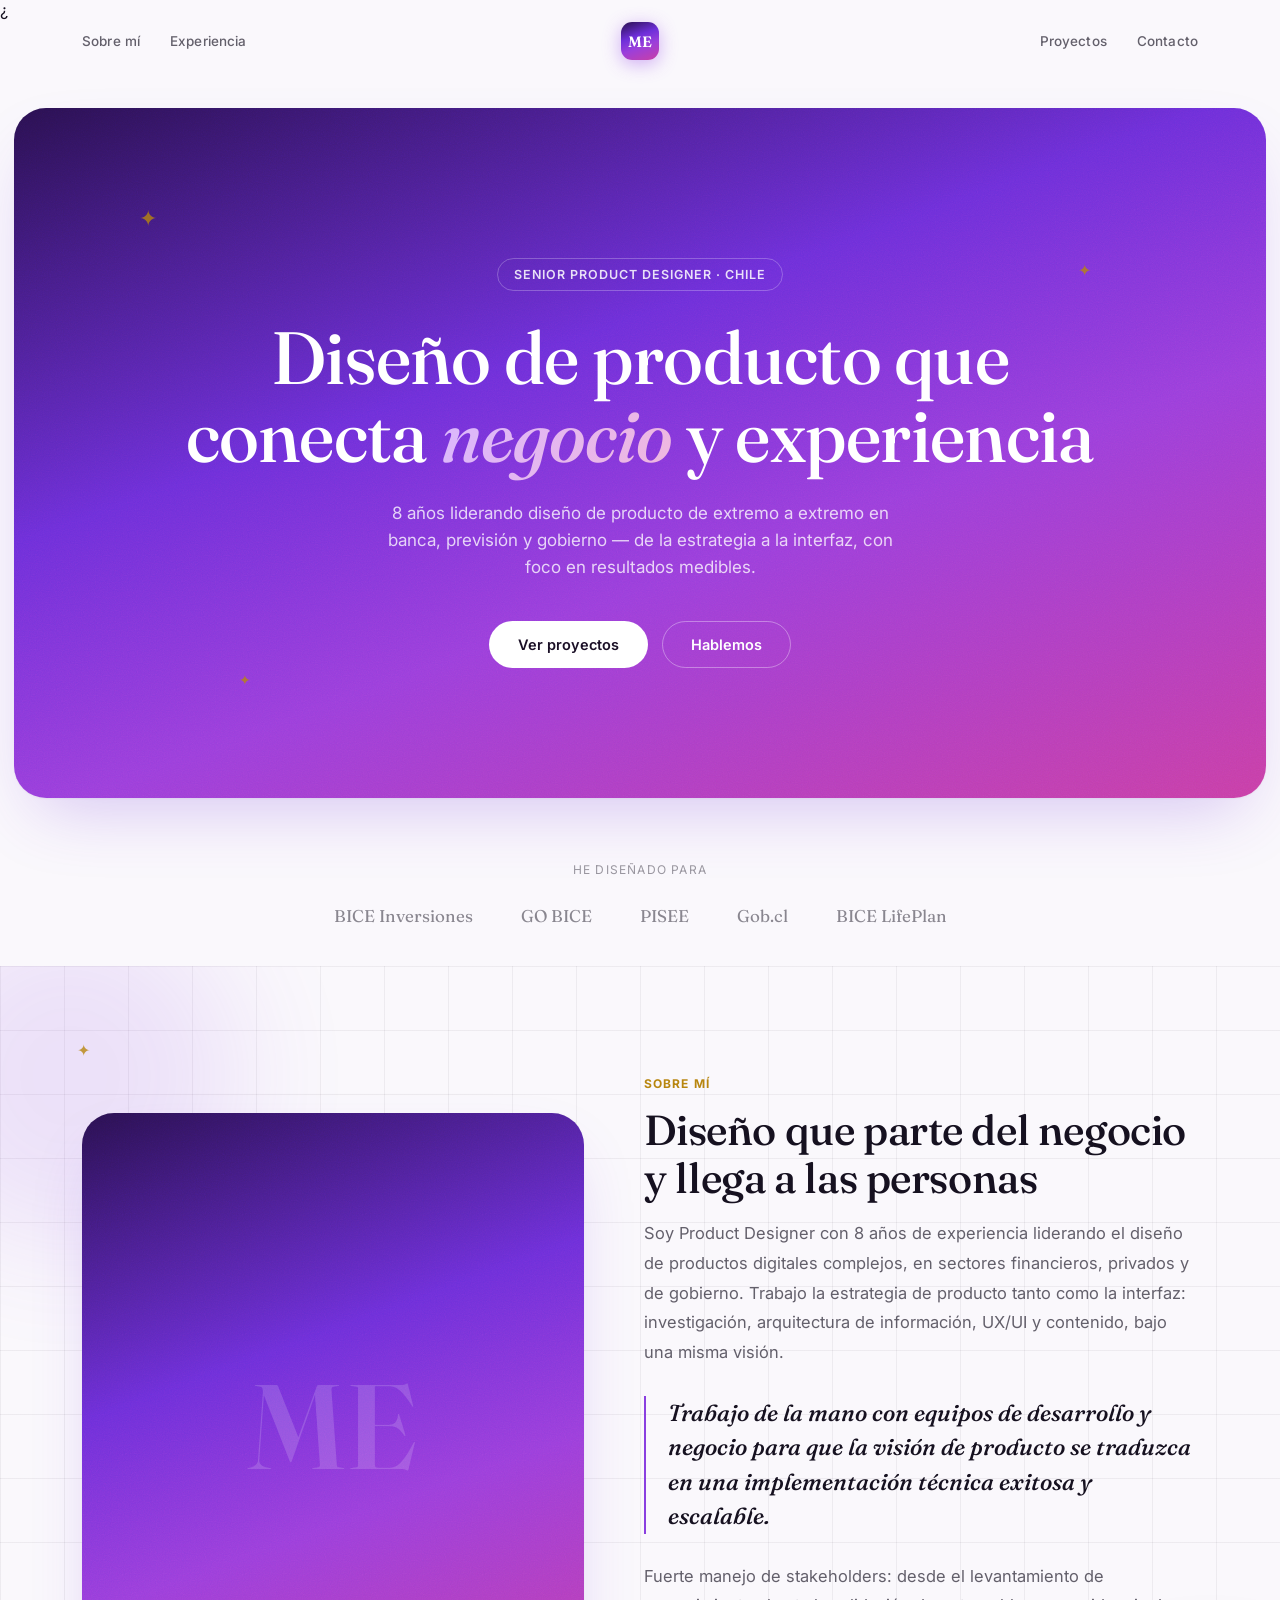
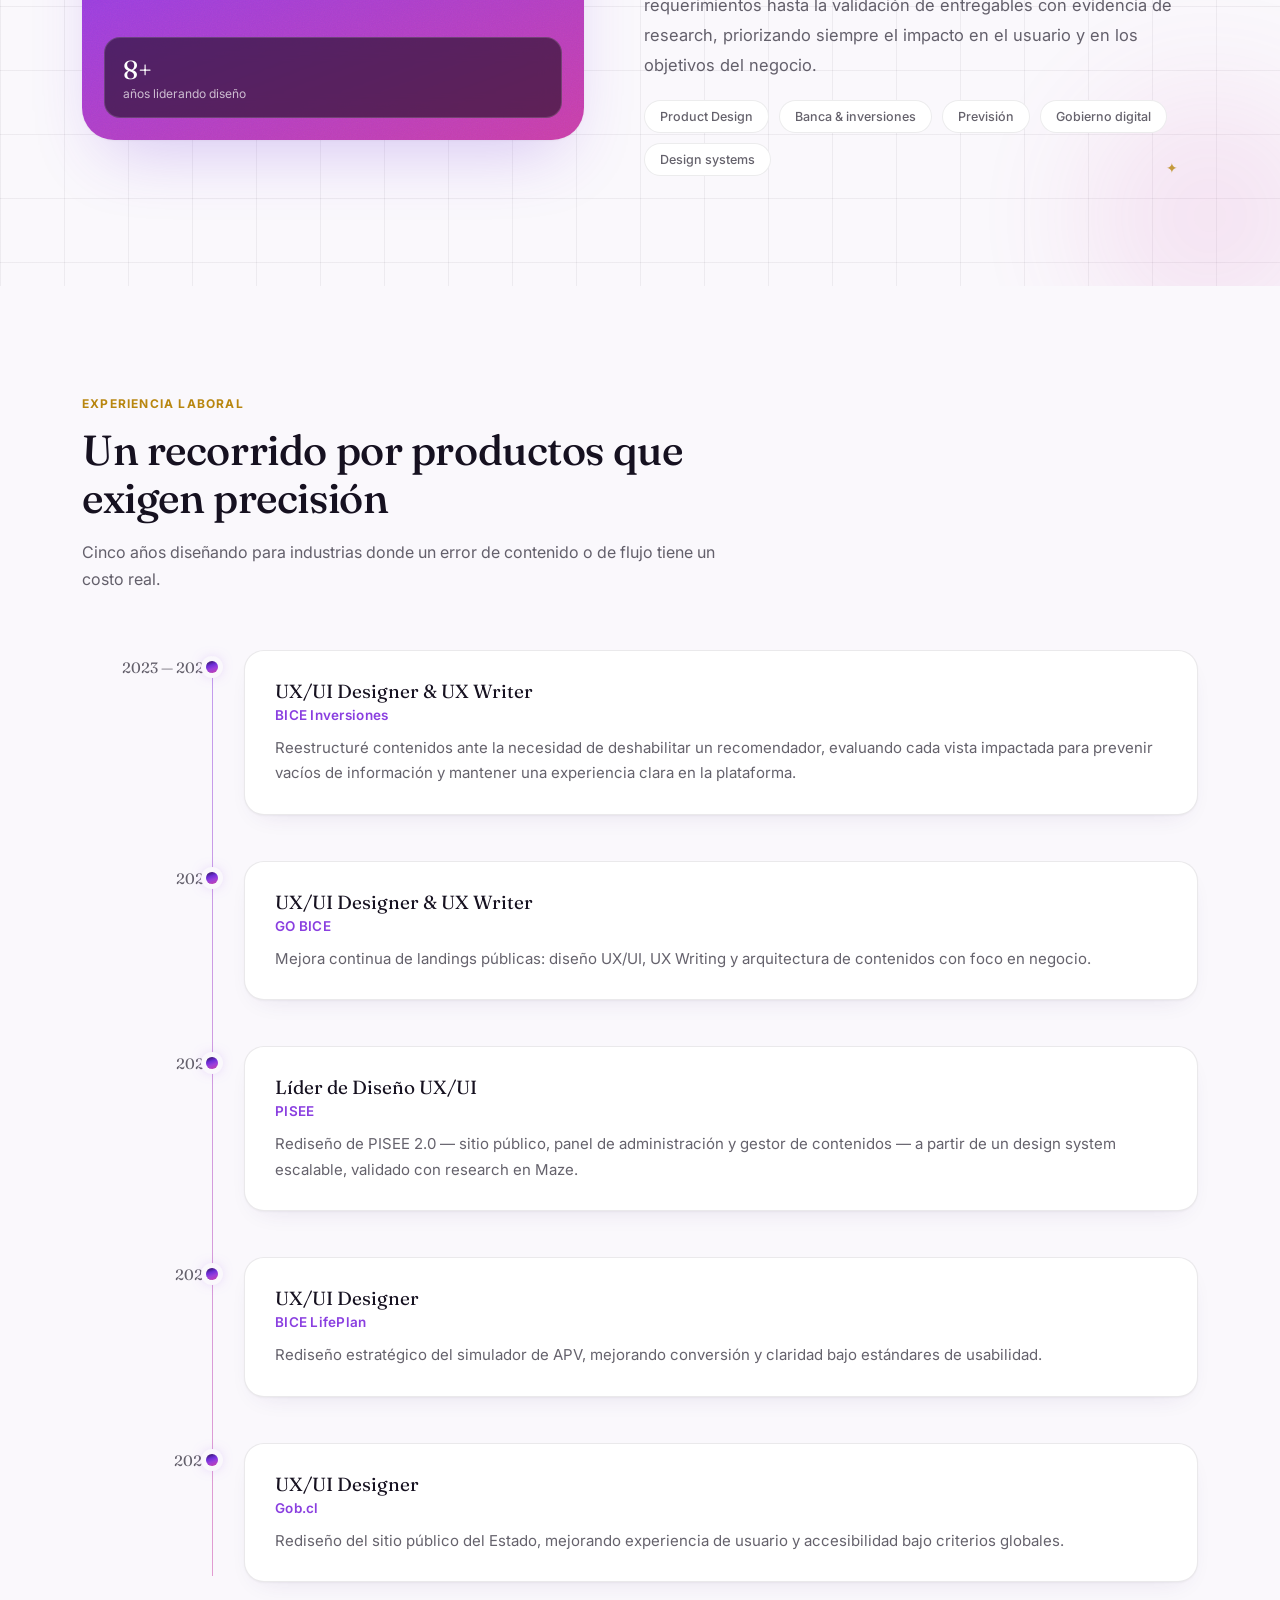
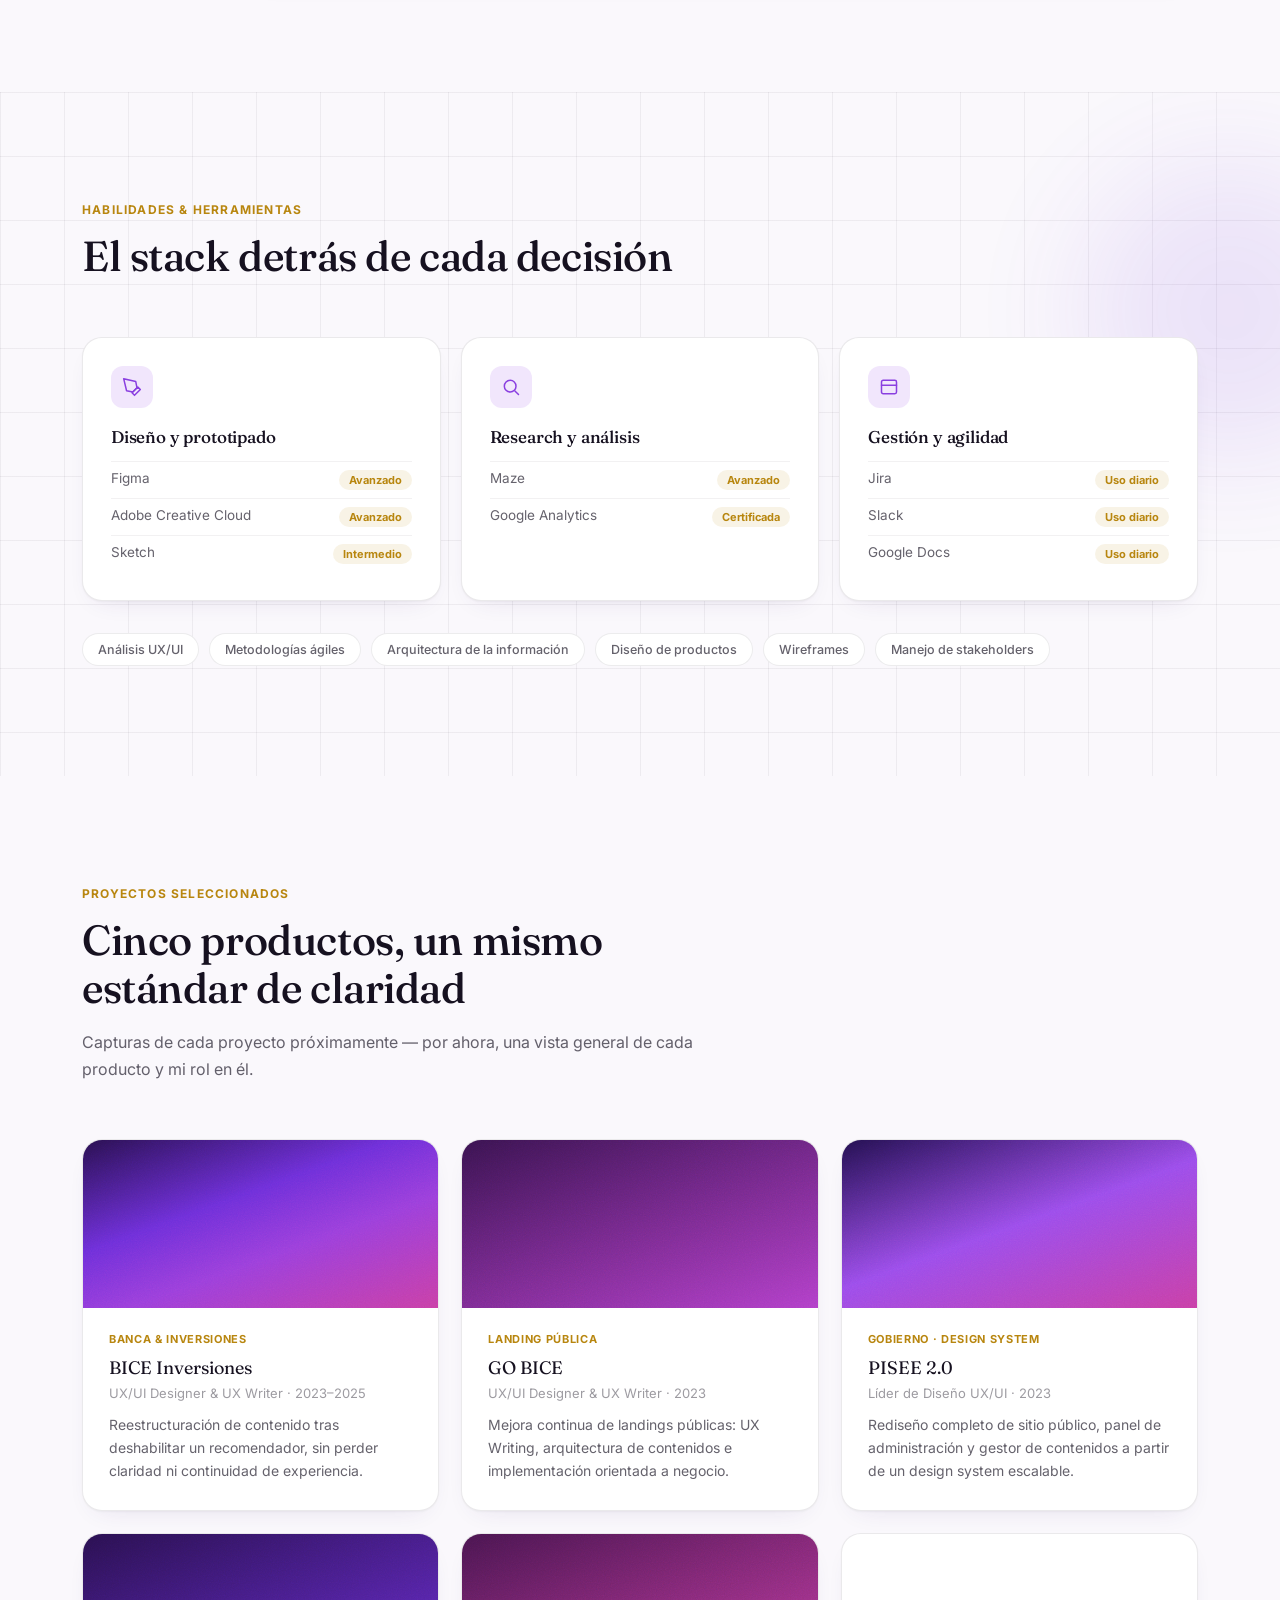
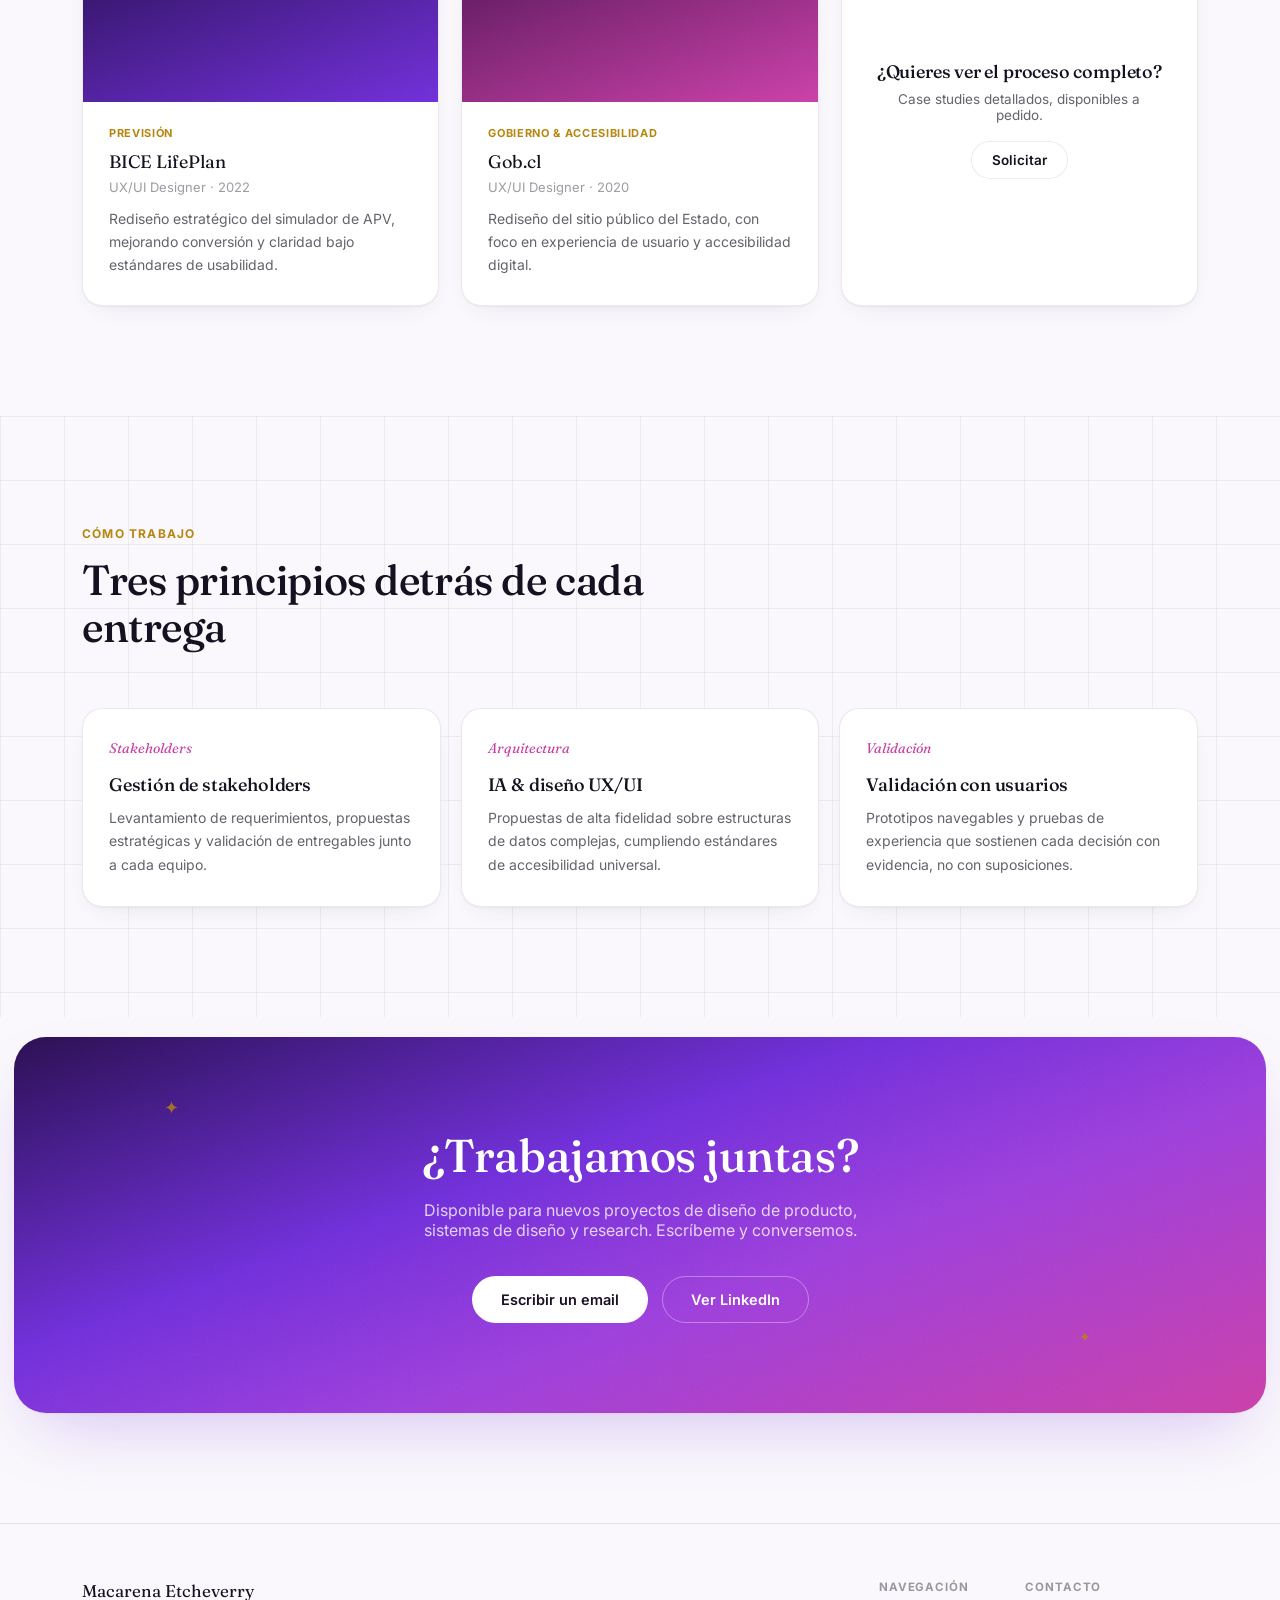
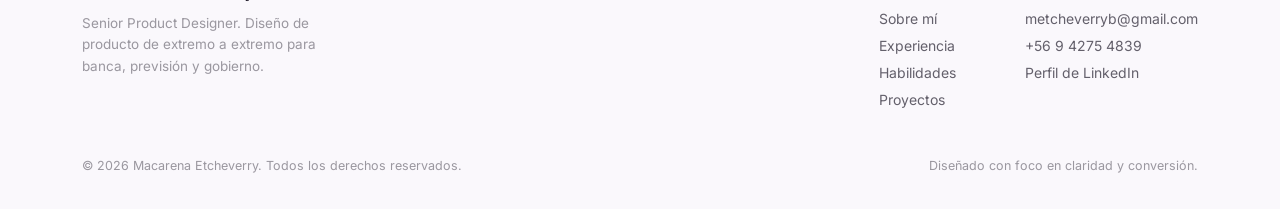
==== commit 9a78cf0c: "claude" ====
--- a/indexnew.html
+++ b/indexnew.html
@@ -1,4 +1,4 @@
-<!DOCTYPE html>
+¿<!DOCTYPE html>
 <html lang="es">
 <head>
 <meta charset="UTF-8">
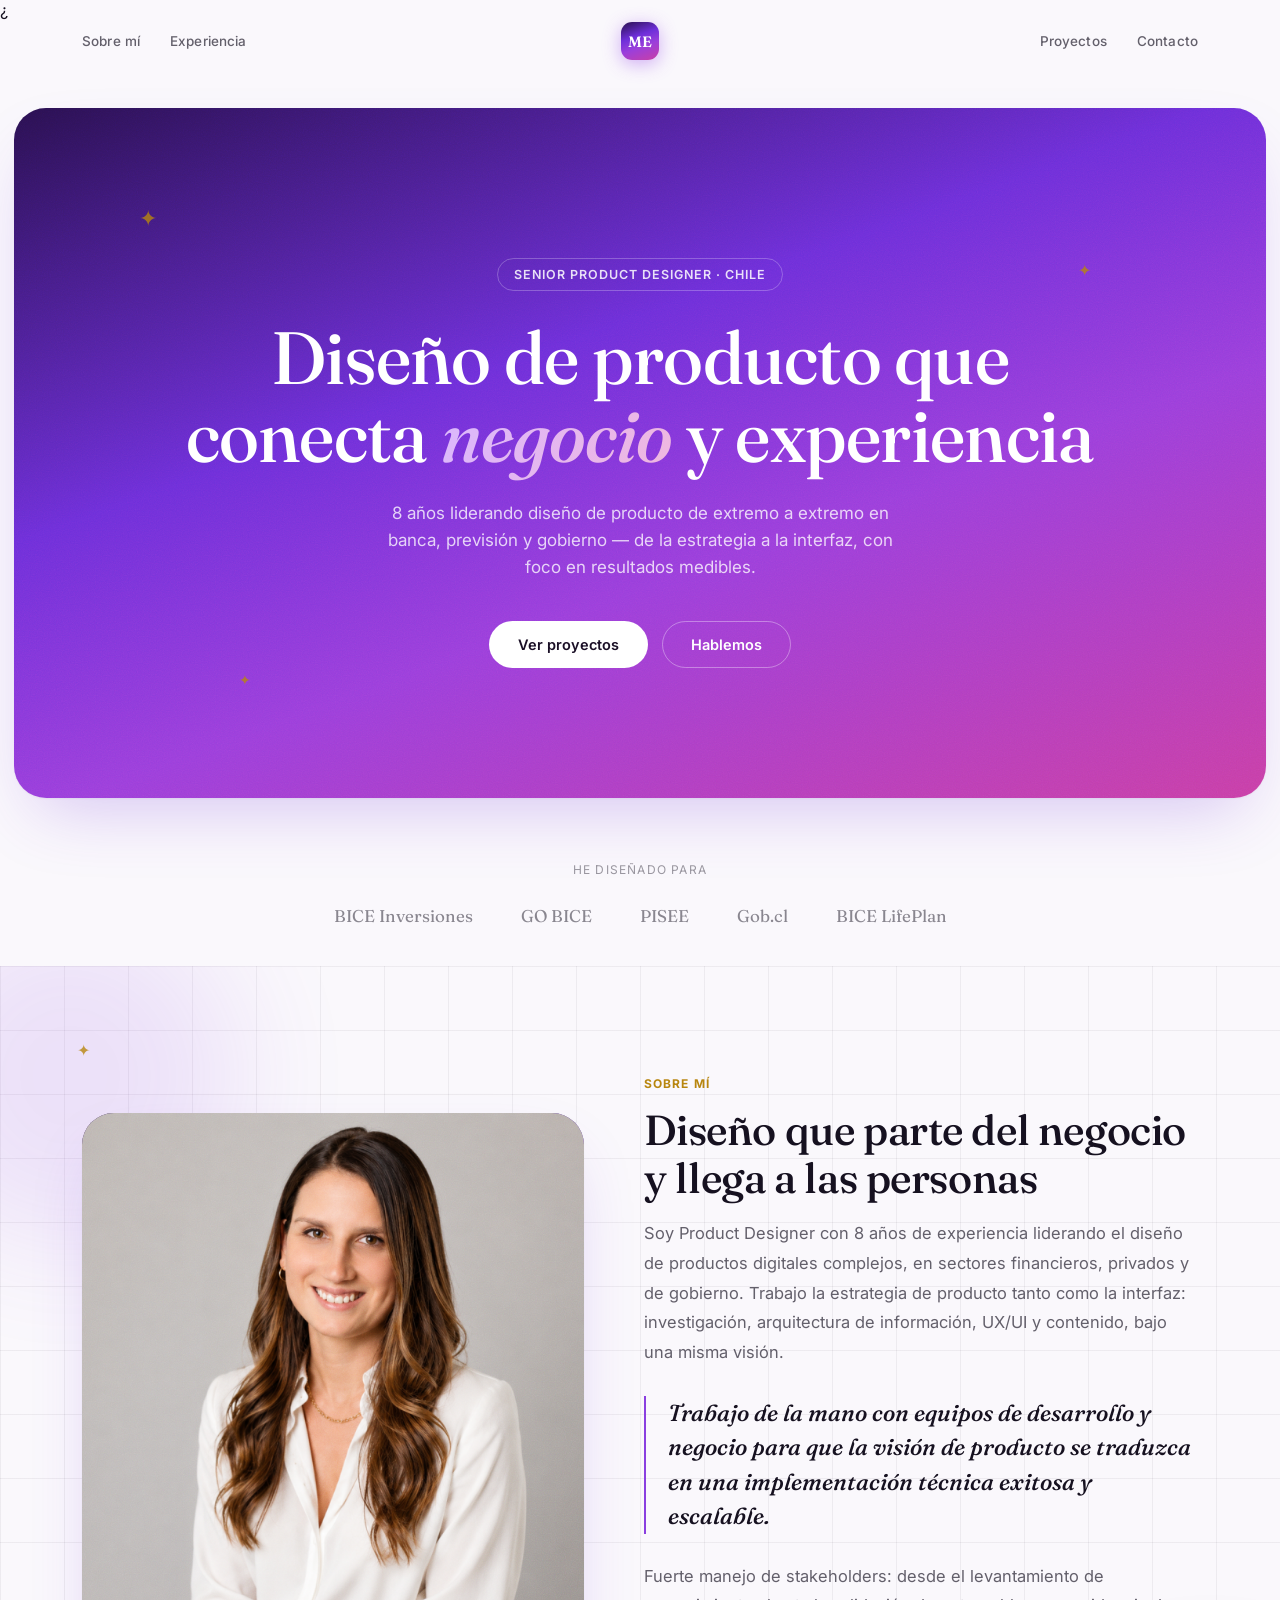
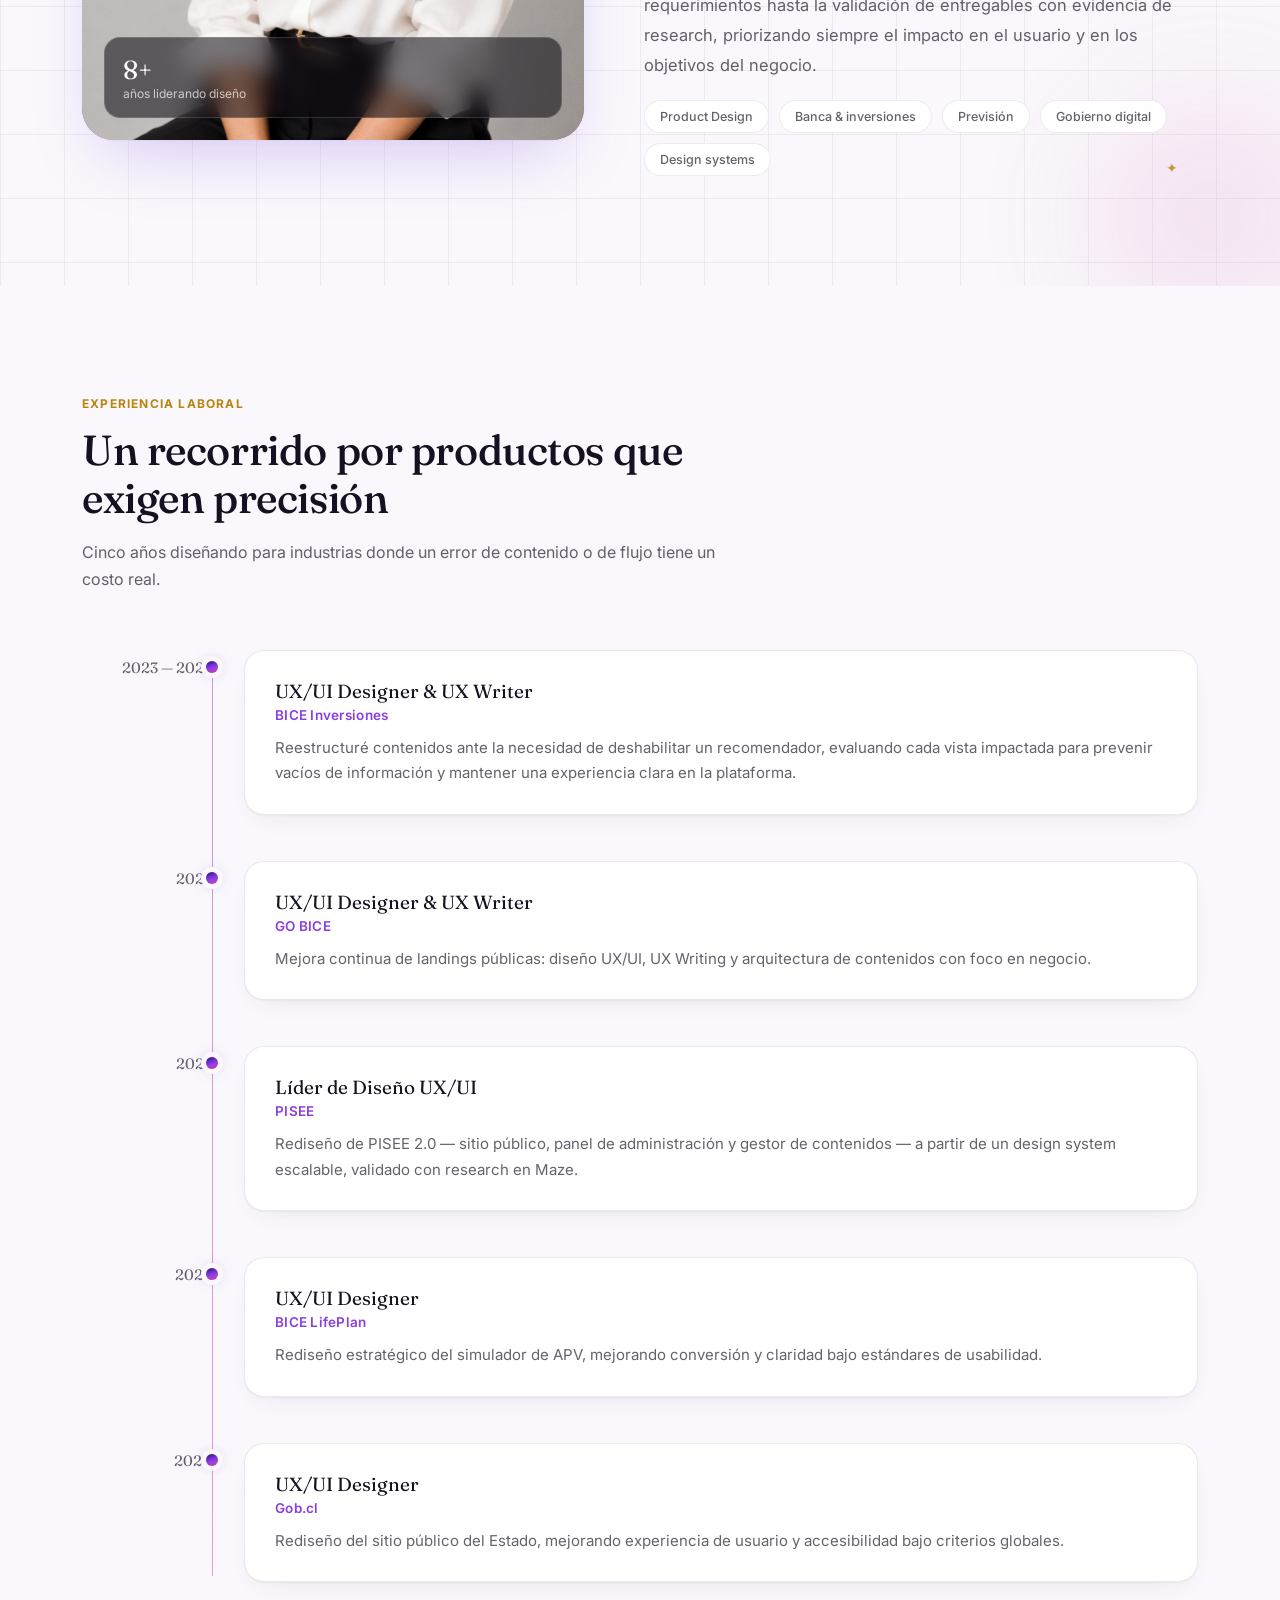
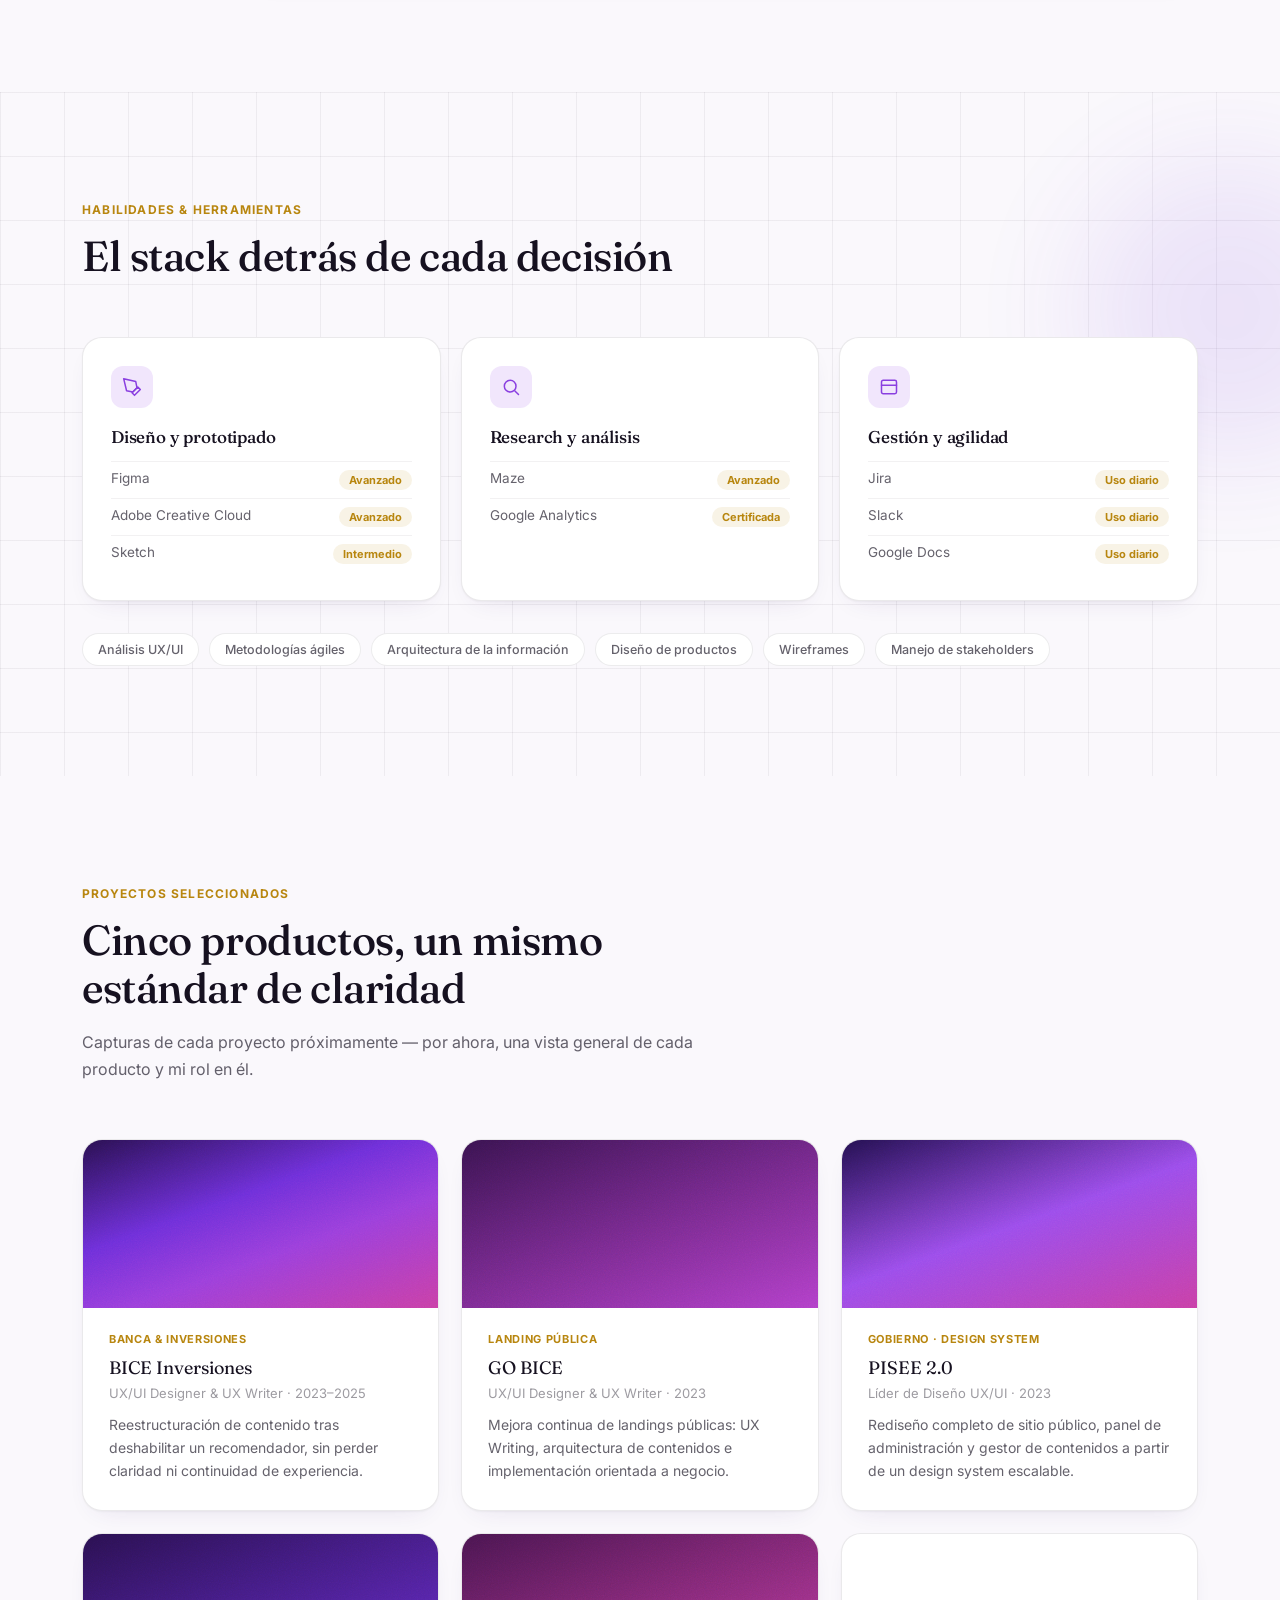
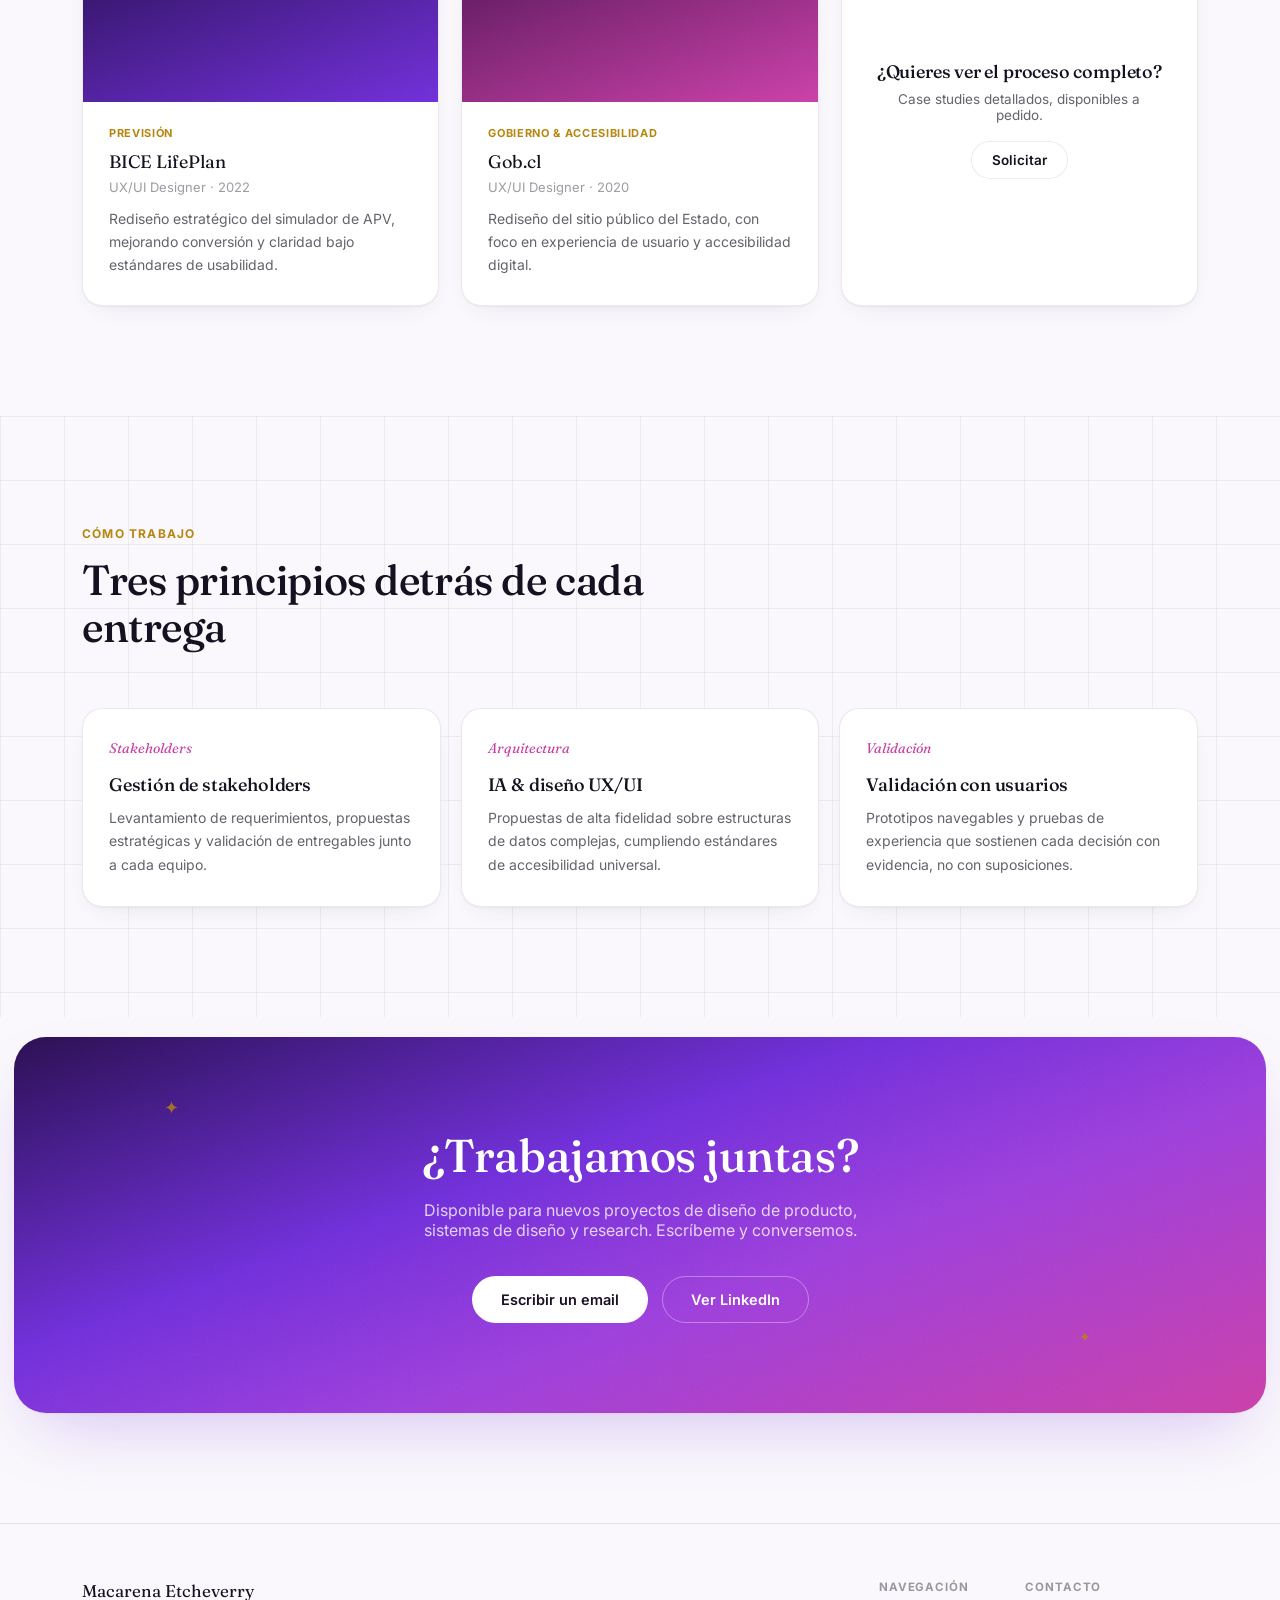
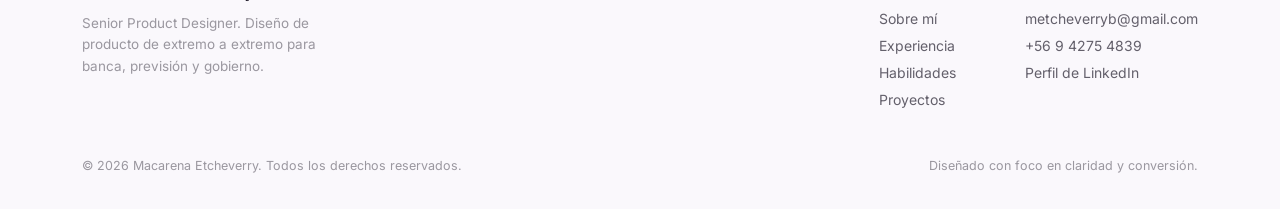
==== commit d485c72c: "ajustes imagen de perfil" ====
--- a/indexnew.html
+++ b/indexnew.html
@@ -153,9 +153,8 @@
     border-radius:var(--radius-lg); background:var(--gradient-hero); aspect-ratio:4/5; position:relative; overflow:hidden;
     box-shadow:var(--shadow-glow);
   }
-  .about-card .initials{
-    position:absolute; inset:0; display:flex; align-items:center; justify-content:center;
-    font-family:'Fraunces',serif; font-size:120px; color:rgba(255,255,255,0.16); font-weight:600;
+  .about-card .about-photo{
+    position:absolute; inset:0; width:100%; height:100%; object-fit:cover;
   }
   .about-card .tag{
     position:absolute; bottom:22px; left:22px; right:22px;
@@ -329,8 +328,8 @@
     <div class="about-grid">
       <div class="reveal">
         <div class="about-card">
+          <img class="about-photo" src="assets/Foto de perfil LI.png" alt="Foto de perfil">
           <div class="grain"></div>
-          <div class="initials">ME</div>
           <div class="tag"><div class="num">8+</div><div class="lbl">años liderando diseño</div></div>
         </div>
       </div>
